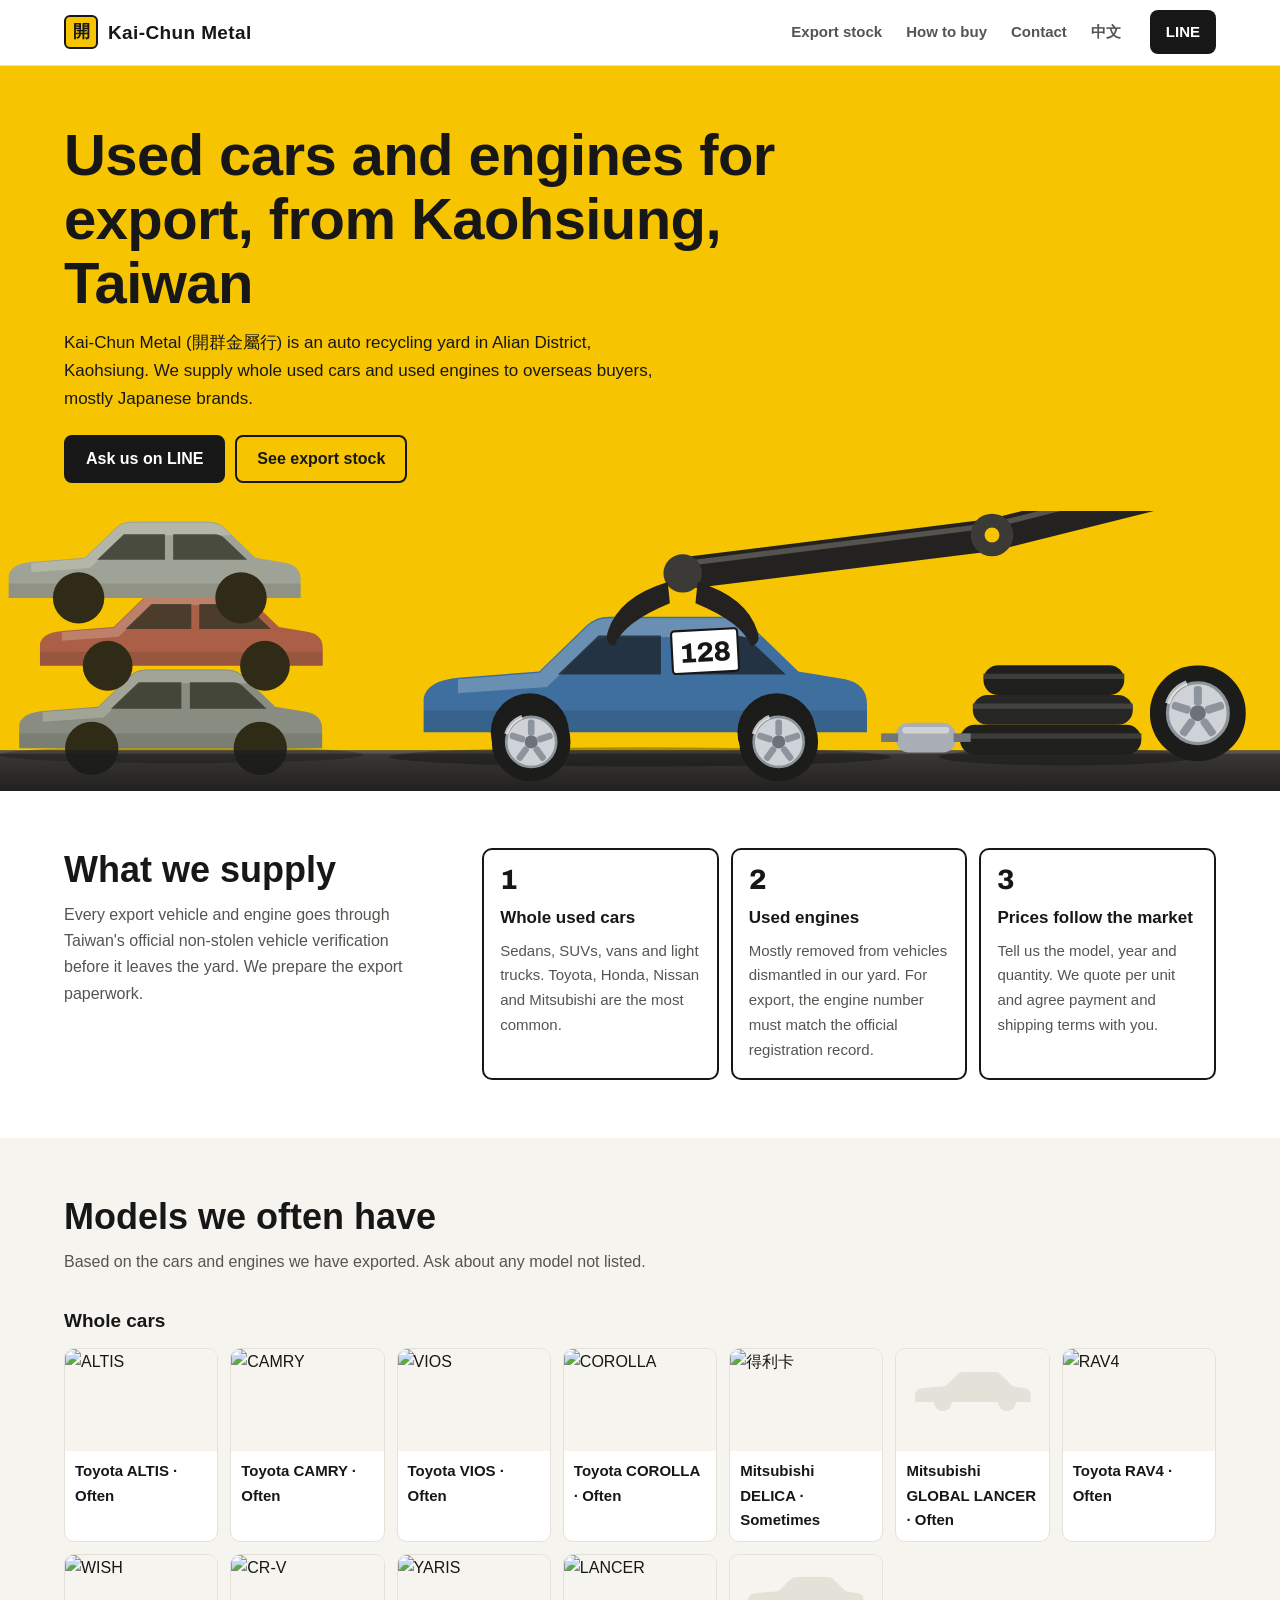
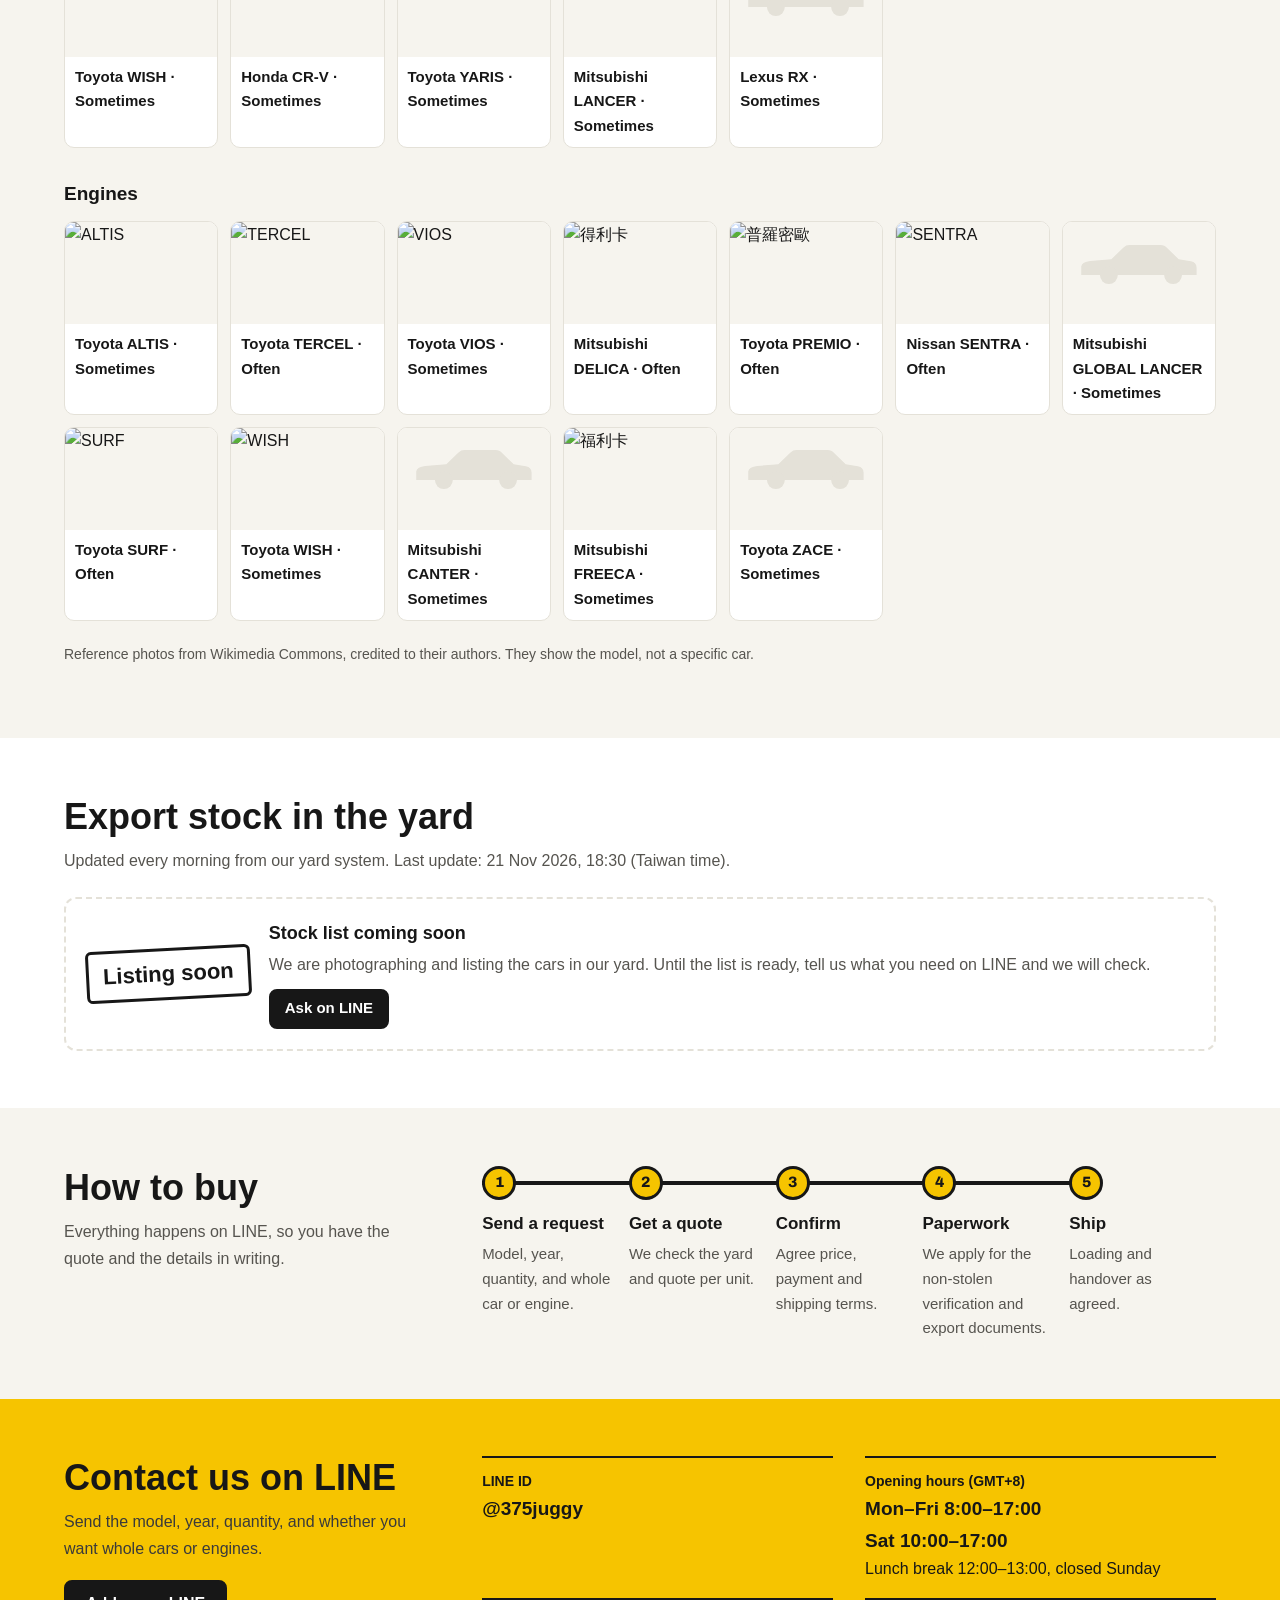
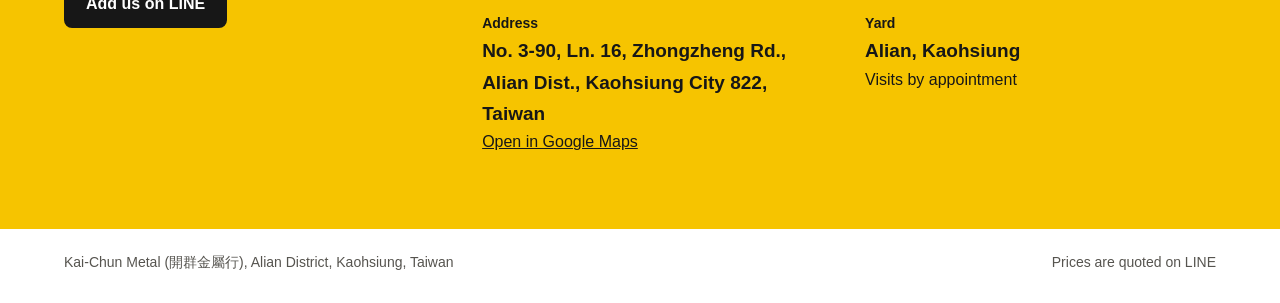
==== en/index.html @ 01008524 "改版成多頁網站：場內車源、常收車款、車場介紹、英文頁，每天從 Notion 自動更新 - scripts/fetch_notion.py：Notion API 讀資料，只留可公開欄位 - script" ====
<!DOCTYPE html>
<html lang="en">
<head>
<meta charset="utf-8">
<meta name="viewport" content="width=device-width, initial-scale=1">
<title>Kai-Chun Metal | Used cars and engines for export from Taiwan</title>
<meta name="description" content="Auto recycling yard in Kaohsiung, Taiwan supplying whole used cars and used engines for export. Toyota, Honda, Nissan, Mitsubishi. Contact on LINE @375juggy.">
<meta name="theme-color" content="#f6c400">
<link rel="canonical" href="https://t3ekaede-beep.github.io/kaichun-metal/en/"><link rel="alternate" hreflang="zh-Hant-TW" href="https://t3ekaede-beep.github.io/kaichun-metal/"><link rel="alternate" hreflang="en" href="https://t3ekaede-beep.github.io/kaichun-metal/en/">
<link rel="icon" href="../favicon.svg" type="image/svg+xml">
<link rel="icon" href="../favicon-32.png" sizes="32x32" type="image/png">
<link rel="apple-touch-icon" href="../apple-touch-icon.png">
<meta property="og:type" content="website">
<meta property="og:locale" content="en_US">
<meta property="og:site_name" content="開群金屬行">
<meta property="og:title" content="Kai-Chun Metal | Used cars and engines for export from Taiwan">
<meta property="og:description" content="Auto recycling yard in Kaohsiung, Taiwan supplying whole used cars and used engines for export. Toyota, Honda, Nissan, Mitsubishi. Contact on LINE @375juggy.">
<meta property="og:url" content="https://t3ekaede-beep.github.io/kaichun-metal/en/">
<meta property="og:image" content="https://t3ekaede-beep.github.io/kaichun-metal/og.png">
<meta property="og:image:width" content="1200">
<meta property="og:image:height" content="630">
<meta name="twitter:card" content="summary_large_image">
<link rel="preconnect" href="https://fonts.googleapis.com">
<link rel="preconnect" href="https://fonts.gstatic.com" crossorigin>
<link href="https://fonts.googleapis.com/css2?family=Archivo:wght@800&amp;display=swap" rel="stylesheet">
<link rel="stylesheet" href="../assets/site.css">

</head>
<body>
<a class="skip" href="#main">Skip to content</a>
<svg width="0" height="0" style="position:absolute" aria-hidden="true"><symbol id="sil" viewBox="0 0 300 110"><path fill="currentColor" d="M8 84V62q2-11 22-13l52-4 30-29q6-6 15-6h76q10 0 17 8l28 27 30 5q14 3 14 16v18z"/><circle cx="76" cy="84" r="22" fill="currentColor"/><circle cx="234" cy="84" r="22" fill="currentColor"/></symbol></svg>
<header class="hdr"><div class="bar">
<a class="brand" href="../index.html"><span class="plate" aria-hidden="true">開</span><b>Kai-Chun Metal</b></a>
<nav class="main" aria-label="Main"><a href="#stock">Export stock</a><a href="#how">How to buy</a><a href="#contact">Contact</a><a href="../">中文</a></nav>
<a class="cta" href="https://line.me/R/ti/p/@375juggy">LINE</a>
</div></header>
<main id="main">
<section class="band hero">
  <div class="wrap">
    <h1>Used cars and engines for export, from Kaohsiung, Taiwan</h1>
    <p>Kai-Chun Metal (開群金屬行) is an auto recycling yard in Alian District, Kaohsiung. We supply whole used cars and used engines to overseas buyers, mostly Japanese brands.</p>
    <div class="btns"><a class="btn dark" href="https://line.me/R/oaMessage/%40375juggy/?Hi%2C%20I%20am%20looking%20for%3A%20model%20/%20year%20/%20quantity%20/%20whole%20car%20or%20engine%3A">Ask us on LINE</a><a class="btn" href="#stock">See export stock</a></div>
  </div>
  <svg class="scene" viewBox="0 0 1200 300" preserveAspectRatio="xMidYMax slice" role="img" aria-label="車場示意圖：疊放的車殼、夾車機、輪胎和鋁圈">
    <defs>
      <symbol id="car" viewBox="0 0 300 110">
        <path fill="currentColor" d="M8 84V62q2-11 22-13l52-4 30-29q6-6 15-6h76q10 0 17 8l28 27 30 5q14 3 14 16v18z"/>
        <path fill="#000" opacity=".12" d="M8 70h284v14H8z"/>
        <path fill="#fff" opacity=".22" d="M30 50l52-4 30-29q6-6 15-6h76q10 0 17 8l4 4H128q-8 0-13 5l-28 27-57 4z"/>
        <path fill="#1d2329" opacity=".78" d="M120 22l-26 25h66V22zm48 0v25h72l-22-21q-4-4-10-4z"/>
        <circle cx="76" cy="84" r="25" fill="#1b1b1a"/><circle cx="234" cy="84" r="25" fill="#1b1b1a"/>
      </symbol>
      <symbol id="wh" viewBox="-30 -30 60 60">
        <circle r="30" fill="#1c1c1b"/><circle r="19" fill="#cfd3d7"/><circle r="19" fill="none" stroke="#8d949b" stroke-width="2"/>
        <g fill="#8d949b"><rect x="-2.5" y="-17" width="5" height="12" rx="2"/><rect x="-2.5" y="-17" width="5" height="12" rx="2" transform="rotate(72)"/><rect x="-2.5" y="-17" width="5" height="12" rx="2" transform="rotate(144)"/><rect x="-2.5" y="-17" width="5" height="12" rx="2" transform="rotate(216)"/><rect x="-2.5" y="-17" width="5" height="12" rx="2" transform="rotate(288)"/></g>
        <circle r="5" fill="#6b7279"/><path d="M-19 -6a20 20 0 0 1 12-13" stroke="#fff" stroke-width="3" fill="none" opacity=".7"/>
      </symbol>
      <linearGradient id="gnd" x1="0" y1="0" x2="0" y2="1"><stop offset="0" stop-color="#3a3935"/><stop offset="1" stop-color="#22211f"/></linearGradient>
    </defs>
    <rect x="0" y="262" width="1200" height="38" fill="url(#gnd)"/>
    <rect x="0" y="262" width="1200" height="3" fill="#57554f"/>
    <g opacity=".9">
      <ellipse cx="170" cy="266" rx="170" ry="8" fill="#000" opacity=".25"/>
      <use href="#car" x="10" y="176" width="300" height="110" style="color:#7d8790"/>
      <use href="#car" x="30" y="104" width="280" height="103" style="color:#a3554f"/>
      <use href="#car" x="0" y="38" width="290" height="106" style="color:#96a0a8"/>
    </g>
    <ellipse cx="600" cy="268" rx="235" ry="9" fill="#000" opacity=".3"/>
    <use href="#car" x="385" y="122" width="440" height="161" style="color:#3f6f9e"/>
    <use href="#wh" x="461" y="217" width="74" height="74"/>
    <use href="#wh" x="693" y="217" width="74" height="74"/>
    <g transform="rotate(-3 640 170)">
      <rect x="630" y="150" width="62" height="40" rx="3" fill="#fff" stroke="#171717" stroke-width="2"/>
      <text x="661" y="180" text-anchor="middle" font-family="Archivo,sans-serif" font-weight="800" font-size="26" fill="#171717">128</text>
    </g>
    <g id="arm">
      <path d="M1210 -10L930 60L640 96" stroke="#232220" stroke-width="30" fill="none" stroke-linecap="round" stroke-linejoin="round"/>
      <path d="M1210 -10L930 60L640 96" stroke="#55534d" stroke-width="5" fill="none" stroke-linecap="round" transform="translate(0 -9)"/>
      <circle cx="930" cy="60" r="20" fill="#3b3a36"/><circle cx="930" cy="60" r="7" fill="#f6c400"/>
      <circle cx="640" cy="96" r="18" fill="#3b3a36"/>
      <path d="M626 104q-46 14-56 46q-4 12 6 14q8-22 52-40z" fill="#232220"/>
      <path d="M654 104q46 14 56 46q4 12-6 14q-8-22-52-40z" fill="#232220"/>
    </g>
    <g>
      <ellipse cx="1000" cy="268" rx="120" ry="8" fill="#000" opacity=".3"/>
      <rect x="900" y="238" width="170" height="28" rx="14" fill="#1f1f1e"/><rect x="900" y="246" width="170" height="5" fill="#3d3c39"/>
      <rect x="912" y="210" width="150" height="28" rx="14" fill="#262625"/><rect x="912" y="218" width="150" height="5" fill="#44433f"/>
      <rect x="922" y="182" width="132" height="28" rx="14" fill="#1f1f1e"/><rect x="922" y="190" width="132" height="5" fill="#3d3c39"/>
      <use href="#wh" x="1078" y="182" width="90" height="90"/>
      <rect x="840" y="236" width="56" height="28" rx="12" fill="#a9afb4"/><rect x="826" y="246" width="16" height="8" fill="#6f767c"/><rect x="894" y="246" width="16" height="8" fill="#6f767c"/><rect x="846" y="240" width="44" height="6" rx="3" fill="#fff" opacity=".45"/>
    </g>
  </svg>
</section>

<section class="band"><div class="wrap sec">
  <div><h2>What we supply</h2><p class="lead">Every export vehicle and engine goes through Taiwan's official non-stolen vehicle verification before it leaves the yard. We prepare the export paperwork.</p></div>
  <div class="steps3">
    <div class="box"><i>1</i><b>Whole used cars</b><p>Sedans, SUVs, vans and light trucks. Toyota, Honda, Nissan and Mitsubishi are the most common.</p></div>
    <div class="box"><i>2</i><b>Used engines</b><p>Mostly removed from vehicles dismantled in our yard. For export, the engine number must match the official registration record.</p></div>
    <div class="box"><i>3</i><b>Prices follow the market</b><p>Tell us the model, year and quantity. We quote per unit and agree payment and shipping terms with you.</p></div>
  </div>
</div></section>

<section class="band alt"><div class="wrap">
  <div class="sec-head"><h2>Models we often have</h2><p class="lead">Based on the cars and engines we have exported. Ask about any model not listed.</p></div>
  <h3>Whole cars</h3>
  <div class="model-strip"><a class="mini" href="#contact"><div class="ph"><img src="https://commons.wikimedia.org/wiki/Special:FilePath/2008_Toyota_Corolla_Altis_1.8_G_%28front%29%2C_West_Surabaya.jpg?width=480" alt="ALTIS" loading="lazy" decoding="async" width="480" height="360" referrerpolicy="no-referrer"></div><b>Toyota ALTIS · Often</b></a><a class="mini" href="#contact"><div class="ph"><img src="https://commons.wikimedia.org/wiki/Special:FilePath/2007_Toyota_Camry_%28XV40%29_2.4_V_%28front%29%2C_West_Surabaya.jpg?width=480" alt="CAMRY" loading="lazy" decoding="async" width="480" height="360" referrerpolicy="no-referrer"></div><b>Toyota CAMRY · Often</b></a><a class="mini" href="#contact"><div class="ph"><img src="https://commons.wikimedia.org/wiki/Special:FilePath/Toyota_Vios_%28G%29_%28second_generation%29_%28front%29%2C_Serdang.jpg?width=480" alt="VIOS" loading="lazy" decoding="async" width="480" height="360" referrerpolicy="no-referrer"></div><b>Toyota VIOS · Often</b></a><a class="mini" href="#contact"><div class="ph"><img src="https://commons.wikimedia.org/wiki/Special:FilePath/Toyota_COROLLA_SE.Saloon_RIVIERE_%28GF-AE110%29_front.jpg?width=480" alt="COROLLA" loading="lazy" decoding="async" width="480" height="360" referrerpolicy="no-referrer"></div><b>Toyota COROLLA · Often</b></a><a class="mini" href="#contact"><div class="ph"><img src="https://commons.wikimedia.org/wiki/Special:FilePath/Mitsubishi_Delica_Truck_%28Taiwanese_facelift%29.jpg?width=480" alt="得利卡" loading="lazy" decoding="async" width="480" height="360" referrerpolicy="no-referrer"></div><b>Mitsubishi DELICA · Sometimes</b></a><a class="mini" href="#contact"><div class="ph"><svg class="sil" viewBox="0 0 300 110" aria-hidden="true"><use href="#sil"/></svg></div><b>Mitsubishi GLOBAL LANCER · Often</b></a><a class="mini" href="#contact"><div class="ph"><img src="https://commons.wikimedia.org/wiki/Special:FilePath/2011_Toyota_RAV4_Limited%2C_front_right%2C_05-27-2024.jpg?width=480" alt="RAV4" loading="lazy" decoding="async" width="480" height="360" referrerpolicy="no-referrer"></div><b>Toyota RAV4 · Often</b></a><a class="mini" href="#contact"><div class="ph"><img src="https://commons.wikimedia.org/wiki/Special:FilePath/Toyota_Wish_10_Taiwan_03_%28cropped%29.JPG?width=480" alt="WISH" loading="lazy" decoding="async" width="480" height="360" referrerpolicy="no-referrer"></div><b>Toyota WISH · Sometimes</b></a><a class="mini" href="#contact"><div class="ph"><img src="https://commons.wikimedia.org/wiki/Special:FilePath/Honda_CR-V_%28third_generation%29_%28front%29%2C_Serdang.jpg?width=480" alt="CR-V" loading="lazy" decoding="async" width="480" height="360" referrerpolicy="no-referrer"></div><b>Honda CR-V · Sometimes</b></a><a class="mini" href="#contact"><div class="ph"><img src="https://commons.wikimedia.org/wiki/Special:FilePath/Toyota_Yaris_II_front.jpg?width=480" alt="YARIS" loading="lazy" decoding="async" width="480" height="360" referrerpolicy="no-referrer"></div><b>Toyota YARIS · Sometimes</b></a><a class="mini" href="#contact"><div class="ph"><img src="https://commons.wikimedia.org/wiki/Special:FilePath/1992_Mitsubishi_Lancer_GL_%28front%29.jpg?width=480" alt="LANCER" loading="lazy" decoding="async" width="480" height="360" referrerpolicy="no-referrer"></div><b>Mitsubishi LANCER · Sometimes</b></a><a class="mini" href="#contact"><div class="ph"><svg class="sil" viewBox="0 0 300 110" aria-hidden="true"><use href="#sil"/></svg></div><b>Lexus RX · Sometimes</b></a></div>
  <h3>Engines</h3>
  <div class="model-strip"><a class="mini" href="#contact"><div class="ph"><img src="https://commons.wikimedia.org/wiki/Special:FilePath/2008_Toyota_Corolla_Altis_1.8_G_%28front%29%2C_West_Surabaya.jpg?width=480" alt="ALTIS" loading="lazy" decoding="async" width="480" height="360" referrerpolicy="no-referrer"></div><b>Toyota ALTIS · Sometimes</b></a><a class="mini" href="#contact"><div class="ph"><img src="https://commons.wikimedia.org/wiki/Special:FilePath/98-99_Toyota_Tercel_sedan_08-01-2019_Front.jpg?width=480" alt="TERCEL" loading="lazy" decoding="async" width="480" height="360" referrerpolicy="no-referrer"></div><b>Toyota TERCEL · Often</b></a><a class="mini" href="#contact"><div class="ph"><img src="https://commons.wikimedia.org/wiki/Special:FilePath/Toyota_Vios_%28G%29_%28second_generation%29_%28front%29%2C_Serdang.jpg?width=480" alt="VIOS" loading="lazy" decoding="async" width="480" height="360" referrerpolicy="no-referrer"></div><b>Toyota VIOS · Sometimes</b></a><a class="mini" href="#contact"><div class="ph"><img src="https://commons.wikimedia.org/wiki/Special:FilePath/Mitsubishi_Delica_Truck_%28Taiwanese_facelift%29.jpg?width=480" alt="得利卡" loading="lazy" decoding="async" width="480" height="360" referrerpolicy="no-referrer"></div><b>Mitsubishi DELICA · Often</b></a><a class="mini" href="#contact"><div class="ph"><img src="https://commons.wikimedia.org/wiki/Special:FilePath/Toyota_premio_zzt240_x_1_f.jpg?width=480" alt="普羅密歐" loading="lazy" decoding="async" width="480" height="360" referrerpolicy="no-referrer"></div><b>Toyota PREMIO · Often</b></a><a class="mini" href="#contact"><div class="ph"><img src="https://commons.wikimedia.org/wiki/Special:FilePath/Nissan_Sentra_%28N16%29_%28first_generation%2C_second_facelift%29_%28front%29%2C_Serdang.jpg?width=480" alt="SENTRA" loading="lazy" decoding="async" width="480" height="360" referrerpolicy="no-referrer"></div><b>Nissan SENTRA · Often</b></a><a class="mini" href="#contact"><div class="ph"><svg class="sil" viewBox="0 0 300 110" aria-hidden="true"><use href="#sil"/></svg></div><b>Mitsubishi GLOBAL LANCER · Sometimes</b></a><a class="mini" href="#contact"><div class="ph"><img src="https://commons.wikimedia.org/wiki/Special:FilePath/Toyota_Hilux_Surf_N180_%28facelift%29.jpg?width=480" alt="SURF" loading="lazy" decoding="async" width="480" height="360" referrerpolicy="no-referrer"></div><b>Toyota SURF · Often</b></a><a class="mini" href="#contact"><div class="ph"><img src="https://commons.wikimedia.org/wiki/Special:FilePath/Toyota_Wish_10_Taiwan_03_%28cropped%29.JPG?width=480" alt="WISH" loading="lazy" decoding="async" width="480" height="360" referrerpolicy="no-referrer"></div><b>Toyota WISH · Sometimes</b></a><a class="mini" href="#contact"><div class="ph"><svg class="sil" viewBox="0 0 300 110" aria-hidden="true"><use href="#sil"/></svg></div><b>Mitsubishi CANTER · Sometimes</b></a><a class="mini" href="#contact"><div class="ph"><img src="https://commons.wikimedia.org/wiki/Special:FilePath/Mitsubishi_Freeca_second_facelift.jpg?width=480" alt="福利卡" loading="lazy" decoding="async" width="480" height="360" referrerpolicy="no-referrer"></div><b>Mitsubishi FREECA · Sometimes</b></a><a class="mini" href="#contact"><div class="ph"><svg class="sil" viewBox="0 0 300 110" aria-hidden="true"><use href="#sil"/></svg></div><b>Toyota ZACE · Sometimes</b></a></div>
  <p class="credit">Reference photos from Wikimedia Commons, credited to their authors. They show the model, not a specific car.</p>
</div></section>

<section class="band" id="stock"><div class="wrap">
  <div class="sec-head"><h2>Export stock in the yard</h2><p class="lead">Updated every morning from our yard system. Last update: 21 Nov 2026, 18:30 (Taiwan time).</p></div>
  <div class="empty"><div class="big">Listing soon</div><div><b>Stock list coming soon</b><p>We are photographing and listing the cars in our yard. Until the list is ready, tell us what you need on LINE and we will check.</p><div class="btns"><a class="btn sm dark" href="https://line.me/R/oaMessage/%40375juggy/?Hi%2C%20I%20am%20looking%20for%3A%20model%20/%20year%20/%20quantity%20/%20whole%20car%20or%20engine%3A">Ask on LINE</a></div></div></div>
</div></section>

<section class="band alt" id="how"><div class="wrap sec">
  <div><h2>How to buy</h2><p class="lead">Everything happens on LINE, so you have the quote and the details in writing.</p></div>
  <ol class="route">
    <li><i>1</i><b>Send a request</b><span>Model, year, quantity, and whole car or engine.</span></li>
    <li><i>2</i><b>Get a quote</b><span>We check the yard and quote per unit.</span></li>
    <li><i>3</i><b>Confirm</b><span>Agree price, payment and shipping terms.</span></li>
    <li><i>4</i><b>Paperwork</b><span>We apply for the non-stolen verification and export documents.</span></li>
    <li><i>5</i><b>Ship</b><span>Loading and handover as agreed.</span></li>
  </ol>
</div></section>

<section class="band contact" id="contact"><div class="wrap sec">
  <div>
    <h2>Contact us on LINE</h2>
    <p class="lead">Send the model, year, quantity, and whether you want whole cars or engines.</p>
    <div class="btns" style="margin-top:18px"><a class="btn dark" href="https://line.me/R/ti/p/@375juggy">Add us on LINE</a></div>
  </div>
  <div class="cgrid">
    <div><small>LINE ID</small><span>@375juggy</span></div>
    <div><small>Opening hours (GMT+8)</small><span class="nw">Mon–Fri 8:00–17:00</span><br><span class="nw">Sat 10:00–17:00</span><br>Lunch break 12:00–13:00, closed Sunday</div>
    <div><small>Address</small><span>No. 3-90, Ln. 16, Zhongzheng Rd., Alian Dist., Kaohsiung City 822, Taiwan</span><br><a href="https://www.google.com/maps/search/?api=1&amp;query=%E9%96%8B%E7%BE%A4%E9%87%91%E5%B1%AC%E8%A1%8C&amp;query_place_id=ChIJ3XGffF9tbjQRUe3NIeFh1gE">Open in Google Maps</a></div>
    <div><small>Yard</small><span>Alian, Kaohsiung</span><br>Visits by appointment</div>
  </div>
</div></section>
</main>
<footer class="ft"><div class="wrap"><span>Kai-Chun Metal (開群金屬行), Alian District, Kaohsiung, Taiwan</span><span>Prices are quoted on LINE</span></div></footer>
<script src="../assets/site.js" defer></script>
</body>
</html>
---- assets/site.css ----
/* VOICE    everyday business site for repair shops, parts traders, car owners and export buyers: plain, short, firm
   IDEA     the yard's own signboard: safety-yellow board, black lettering, and the marker-written number card on a windshield
   PICTURE  yard scene strip on the home page; model photos as cards; numbered stations for the process
   COLOUR   safety yellow bands, white ground, near-black ink, warning red only for limits; night keeps the yellow board
   TYPE     system CJK sans (no web font, fast in LINE), Archivo 800 for numbers and the plate
   LAYOUT   sticky header with one-line nav; yellow page head; sections as heading column + content; cards in auto-fit grids; phone stacks */

:root{--bg:#fff;--ink:#171717;--mut:#56544f;--line:#e4e1d8;--panel:#f6f4ee;--card:#fff;--red:#c42318;--ok:#1d6b3a;--yel:#f6c400;--yk:#171717;--shadow:0 1px 0 rgba(0,0,0,.04);color-scheme:light}
@media (prefers-color-scheme:dark){:root{--bg:#141413;--ink:#f0efea;--mut:#b9b7ae;--line:#2e2d2a;--panel:#1e1d1b;--card:#1a1918;--red:#ff7466;--ok:#6fd08f;color-scheme:dark}}
*{box-sizing:border-box;min-width:0}
html{scroll-padding-top:120px;-webkit-text-size-adjust:100%}
body{margin:0;background:var(--bg);color:var(--ink);font:16px/1.65 -apple-system,BlinkMacSystemFont,"PingFang TC","Noto Sans TC","Noto Sans CJK TC","Microsoft JhengHei",sans-serif;overflow-x:clip}
a{color:inherit}
img{max-width:100%;display:block}
.num{font-family:Archivo,-apple-system,sans-serif;font-weight:800}
.ib{display:inline-block}
.nw{white-space:nowrap}
.wrap{max-width:1240px;margin:0 auto}
.band{padding:clamp(32px,4.5vw,64px) max(5vw,16px)}
.band.alt{background:var(--panel)}
.skip{position:absolute;left:-999px;top:0}
.skip:focus{left:8px;top:8px;z-index:20;background:var(--yel);color:var(--yk);padding:8px 12px;border-radius:6px}

/* header */
header.hdr{position:sticky;top:0;z-index:10;background:var(--bg);border-bottom:1px solid var(--line)}
.bar{display:flex;align-items:center;gap:18px;padding:10px max(5vw,16px);max-width:1340px;margin:0 auto}
.brand{display:flex;align-items:center;gap:10px;text-decoration:none;flex:none}
.brand b{font-size:19px;font-weight:900;letter-spacing:.02em}
.plate{width:34px;height:34px;border-radius:6px;background:var(--yel);color:var(--yk);display:grid;place-items:center;font-weight:900;font-size:17px;border:2px solid var(--yk)}
nav.main{display:flex;gap:2px;overflow-x:auto;scrollbar-width:none;margin-left:auto}
nav.main::-webkit-scrollbar{display:none}
nav.main a{flex:none;text-decoration:none;font-size:15px;font-weight:600;padding:10px 11px;border-radius:6px;min-height:44px;display:flex;align-items:center;color:var(--mut)}
nav.main a:hover{background:var(--panel);color:var(--ink)}
nav.main a[aria-current=page]{color:var(--ink);box-shadow:inset 0 -3px 0 var(--yel)}
.cta{flex:none;display:inline-flex;align-items:center;min-height:44px;padding:0 16px;border-radius:8px;background:var(--yk);color:#fff;font-weight:700;font-size:15px;text-decoration:none}
@media (prefers-color-scheme:dark){.cta{background:var(--yel);color:var(--yk)}}
a:focus-visible,button:focus-visible,input:focus-visible,select:focus-visible{outline:3px solid var(--red);outline-offset:2px}

/* buttons */
.btns{display:flex;flex-wrap:wrap;gap:10px}
.btn{display:inline-flex;align-items:center;justify-content:center;min-height:48px;padding:0 20px;border-radius:8px;font-weight:700;text-decoration:none;font-size:16px;border:2px solid var(--yk);color:var(--yk);background:transparent}
.btn.dark{background:var(--yk);color:#fff}
.btn.sm{min-height:40px;padding:0 14px;font-size:15px;border-width:2px}

/* hero (home) */
.hero{background:var(--yel);color:var(--yk);padding-bottom:0}
.hero h1{font-size:clamp(34px,5.4vw,58px);line-height:1.1;font-weight:900;letter-spacing:-.01em;margin:0 0 14px;max-width:14em}
.hero p{font-size:17px;max-width:36em;margin:0 0 22px}
.scene{display:block;width:calc(100% + 2*max(5vw,16px));margin-left:calc(-1*max(5vw,16px));height:clamp(170px,22vw,280px);margin-top:28px}
#arm{animation:sway 5s ease-in-out infinite;transform-origin:1180px 0}
@keyframes sway{0%,100%{transform:rotate(0)}50%{transform:rotate(-1.6deg)}}
@media (prefers-reduced-motion:reduce){#arm{animation:none}}

/* page head (inner pages) */
.page-head{background:var(--yel);color:var(--yk);padding:clamp(28px,4vw,52px) max(5vw,16px) clamp(22px,3vw,36px)}
.page-head h1{font-size:clamp(32px,4.6vw,50px);line-height:1.1;font-weight:900;margin:0 0 10px}
.page-head p{margin:0;max-width:40em;font-size:17px}
.page-head .upd{margin-top:10px;font-size:14px;font-weight:600}
.tabs{display:flex;flex-wrap:wrap;gap:8px;margin-top:18px}
.tabs a{display:inline-flex;align-items:center;gap:8px;min-height:44px;padding:0 14px;border:2px solid var(--yk);border-radius:8px;text-decoration:none;font-weight:700;color:var(--yk)}
.tabs a b{font-family:Archivo,sans-serif;font-weight:800}

/* facts strip */
.facts{display:grid;grid-template-columns:repeat(3,minmax(0,1fr));border-bottom:1px solid var(--line);padding:0 max(5vw,16px)}
.fact{padding:22px 24px;text-decoration:none;border-right:1px solid var(--line);display:flex;gap:14px;align-items:baseline}
.fact:first-child{padding-left:0}
.fact:last-child{border-right:0}
.fact strong{font-size:clamp(28px,3.4vw,40px);line-height:1;font-weight:900;white-space:nowrap;flex:none}
.fact span{font-size:15px;color:var(--mut)}

/* section heads */
.sec{display:grid;grid-template-columns:minmax(0,4fr) minmax(0,8fr);gap:clamp(24px,4vw,64px)}
.sec-head{margin-bottom:22px}
.sec-head.row{display:flex;justify-content:space-between;align-items:end;gap:16px;flex-wrap:wrap}
h2{font-size:clamp(26px,3.2vw,36px);line-height:1.2;font-weight:900;margin:0 0 10px}
h3{font-size:19px;font-weight:700;margin:30px 0 12px}
h3:first-child{margin-top:0}
.lead{color:var(--mut);margin:0;font-size:16px;max-width:42em}
.more{font-weight:700;text-decoration:none;border-bottom:2px solid var(--yel);padding-bottom:2px;white-space:nowrap}
.note{font-size:15px;color:var(--mut);margin:10px 0 0}

/* service cards */
.svc{display:grid;grid-template-columns:repeat(4,minmax(0,1fr));gap:14px}
.svc-card{display:flex;flex-direction:column;gap:8px;padding:18px;border:2px solid var(--ink);border-radius:12px;text-decoration:none;background:var(--card)}
.svc-card:hover{background:var(--panel)}
.svc-card svg{width:44px;height:44px;flex:none}
.svc-card b{font-size:18px}
.svc-card span{font-size:15px;color:var(--mut);flex:1}
.svc-card em{font-style:normal;font-weight:700;font-size:15px}

/* cards grid */
.cards{display:grid;grid-template-columns:repeat(auto-fill,minmax(220px,1fr));gap:14px}
.card{display:flex;flex-direction:column;background:var(--card);border:1px solid var(--line);border-radius:12px;overflow:hidden}
.ph{position:relative;aspect-ratio:4/3;background:var(--panel);overflow:hidden}
.ph img{width:100%;height:100%;object-fit:cover}
.ph .sil{position:absolute;inset:18% 10%;color:var(--line)}
.ph .tag{position:absolute;left:10px;top:10px;background:#fff;color:#171717;border:2px solid #171717;border-radius:4px;padding:1px 8px;font:800 16px/1.3 Archivo,sans-serif;transform:rotate(-3deg)}
.ph .tier{position:absolute;right:10px;top:10px;background:var(--yel);color:var(--yk);border-radius:999px;padding:2px 10px;font-size:13px;font-weight:700}
.cb{padding:12px 14px 14px;display:flex;flex-direction:column;gap:4px;flex:1}
.cb h3{margin:0;font-size:18px;line-height:1.3}
.cb h3 small{font-size:14px;font-weight:600;color:var(--mut);margin-left:6px}
.meta{font-size:14px;color:var(--mut)}
.cb .btn{margin-top:auto;align-self:flex-start}
.cb .acts{margin-top:auto;padding-top:8px;display:flex;align-items:center;justify-content:space-between;gap:8px;flex-wrap:wrap}
.credit-link{font-size:13px;color:var(--mut)}
.credit{font-size:14px;color:var(--mut);margin-top:22px}

/* chips and filters */
.filters{display:grid;gap:12px;margin-bottom:16px}
.filters input{font:inherit;font-size:16px;min-height:48px;padding:0 14px;border:2px solid var(--ink);border-radius:8px;background:var(--bg);color:var(--ink);max-width:420px;width:100%}
.chips{display:flex;flex-wrap:wrap;gap:8px}
.chip{font:inherit;font-size:15px;font-weight:600;min-height:40px;padding:0 14px;border-radius:999px;border:1px solid var(--line);background:var(--bg);color:var(--ink);cursor:pointer}
.chip[aria-pressed=true]{background:var(--ink);color:var(--bg);border-color:var(--ink)}
.count{font-size:14px;color:var(--mut);margin:0 0 12px}
.model-strip{display:grid;grid-template-columns:repeat(auto-fill,minmax(150px,1fr));gap:12px}
.mini{display:block;text-decoration:none;border:1px solid var(--line);border-radius:10px;overflow:hidden;background:var(--card)}
.mini .ph{aspect-ratio:3/2}
.mini b{display:block;padding:8px 10px;font-size:15px}

/* empty state */
.empty{display:grid;grid-template-columns:auto minmax(0,1fr);gap:18px;align-items:center;padding:20px;border:2px dashed var(--line);border-radius:12px;background:var(--card)}
.empty .big{justify-self:start;font-weight:900;font-size:22px;line-height:1.2;background:#fff;color:#171717;border:3px solid #171717;border-radius:6px;padding:10px 14px;transform:rotate(-3deg);white-space:nowrap}
.empty p{margin:0 0 10px;color:var(--mut)}
.empty b{display:block;font-size:18px;margin-bottom:4px}

/* guide content */
.route{list-style:none;margin:0;padding:0;display:grid;grid-template-columns:repeat(5,minmax(0,1fr))}
.route.six{grid-template-columns:repeat(6,minmax(0,1fr))}
.route li{position:relative;padding:44px 12px 0 0}
.route li::before{content:"";position:absolute;top:15px;left:0;right:0;height:4px;background:var(--ink)}
.route li:last-child::before{right:auto;width:16px}
.route li i{position:absolute;top:0;left:0;width:34px;height:34px;border-radius:50%;background:var(--yel);color:var(--yk);border:3px solid var(--ink);display:grid;place-items:center;font:800 15px/1 Archivo,sans-serif;font-style:normal}
.route b{display:block;font-size:17px;margin-bottom:4px}
.route span{font-size:15px;color:var(--mut);display:block}
.copybox{border:2px solid var(--ink);border-radius:10px;overflow:hidden}
.copyhead{display:flex;justify-content:space-between;align-items:center;gap:12px;padding:10px 14px;background:var(--panel);border-bottom:1px solid var(--line);flex-wrap:wrap}
.copyhead b{font-size:16px}
.copyhead button{font:inherit;font-weight:700;font-size:15px;min-height:44px;padding:0 18px;border-radius:8px;border:0;background:var(--yel);color:var(--yk);cursor:pointer}
pre{margin:0;padding:16px;font-family:inherit;font-size:16px;line-height:1.8;white-space:pre-wrap;overflow-x:auto}
#copyMsg{font-size:14px;color:var(--ok);font-weight:700}
.tbl{overflow-x:auto}
table{width:100%;border-collapse:collapse;font-size:15px}
th{text-align:left;font-weight:700;border-bottom:2px solid var(--ink);padding:10px 12px 10px 0;font-size:14px}
td{border-bottom:1px solid var(--line);padding:12px 12px 12px 0;vertical-align:top}
td:first-child{font-weight:700;width:30%}
.seven{display:flex;align-items:center;gap:18px;margin-bottom:8px}
.seven strong{font:800 clamp(88px,11vw,132px)/.85 Archivo,sans-serif}
.seven span{font-size:clamp(22px,2.6vw,28px);font-weight:900;line-height:1.3}
.checks{list-style:none;margin:0;padding:0;display:grid;gap:10px}
.checks li{position:relative;padding:12px 14px 12px 46px;background:var(--panel);border-radius:8px}
.checks li::before{content:"";position:absolute;left:14px;top:15px;width:20px;height:20px;border-radius:50%;background:var(--ok)}
.checks li::after{content:"";position:absolute;left:21px;top:19px;width:5px;height:9px;border:solid #fff;border-width:0 2.5px 2.5px 0;transform:rotate(45deg)}
.checks.no li::before{background:var(--red)}
.checks.no li::after{left:19px;top:24px;width:10px;height:0;border-width:0 0 2.5px 0;transform:none}
.flow{display:flex;flex-wrap:wrap;gap:8px;align-items:center;margin:0;padding:0;list-style:none}
.flow li{background:var(--panel);border-radius:8px;padding:10px 14px;font-size:15px}
.flow li+li::before{content:"→";margin-right:8px;color:var(--mut)}
.law{margin-top:24px;border-left:4px solid var(--ink);padding:4px 0 4px 16px;font-size:15px}
.law b{display:block;margin-bottom:4px;font-size:16px}
.steps3{display:grid;grid-template-columns:repeat(3,minmax(0,1fr));gap:12px}
.box{border:2px solid var(--ink);border-radius:10px;padding:16px;background:var(--card)}
.box i{font:800 28px/1 Archivo,sans-serif;font-style:normal;display:block;margin-bottom:10px}
.box b{display:block;font-size:17px;margin-bottom:6px}
.box p{margin:0;font-size:15px;color:var(--mut)}
.plain{margin:0;padding-left:1.2em}
.plain li{margin-bottom:6px}
.faq{display:grid;grid-template-columns:repeat(2,minmax(0,1fr));gap:12px 32px}
.faq div{border-top:2px solid var(--ink);padding-top:12px}
.faq b{display:block;font-size:17px;margin-bottom:6px}
.faq p{margin:0;font-size:15px;color:var(--mut)}
.rules{display:grid;grid-template-columns:repeat(2,minmax(0,1fr));gap:12px}

/* contact band + footer */
.contact{background:var(--yel);color:var(--yk)}
.contact h2{color:var(--yk)}
.contact .lead{color:#3a3a3a}
.cgrid{display:grid;grid-template-columns:repeat(2,minmax(0,1fr));gap:0 32px}
.cgrid div{border-top:2px solid var(--yk);padding:12px 0 16px}
.cgrid small{display:block;font-size:14px;font-weight:700}
.cgrid span{font-size:19px;font-weight:700}
.contact .btn{border-color:var(--yk)}
.plain-grid div{border-top-color:var(--ink)}
footer.ft{padding:22px max(5vw,16px) 28px;font-size:14px;color:var(--mut)}
footer.ft .wrap{display:flex;flex-wrap:wrap;gap:8px 24px;justify-content:space-between}
footer.ft nav{display:flex;flex-wrap:wrap;gap:4px 16px}
footer.ft a{text-decoration:none}
footer.ft a:hover{text-decoration:underline}

@media (max-width:980px){.svc{grid-template-columns:repeat(2,minmax(0,1fr))}.route.six{grid-template-columns:repeat(3,minmax(0,1fr));row-gap:24px}}
@media (max-width:900px){.sec{grid-template-columns:minmax(0,1fr)}}
@media (max-width:760px){
 .bar{flex-wrap:wrap;gap:6px 10px}
 .brand{margin-right:auto}
 nav.main{order:3;width:100%;margin:0 -6px}
 .facts{grid-template-columns:minmax(0,1fr)}
 .fact{border-right:0;border-bottom:1px solid var(--line);padding-left:0;padding-right:0}
 .fact:last-child{border-bottom:0}
 .steps3,.faq,.cgrid,.rules{grid-template-columns:minmax(0,1fr)}
 .route,.route.six{grid-template-columns:minmax(0,1fr);gap:0}
 .route li{padding:4px 0 22px 52px}
 .route li::before{top:0;bottom:0;left:15px;right:auto;width:4px;height:auto}
 .route li:last-child::before{display:none}
 .empty{grid-template-columns:minmax(0,1fr)}
}
@media (max-width:600px){.svc{grid-template-columns:minmax(0,1fr)}.cards{grid-template-columns:repeat(auto-fill,minmax(160px,1fr));gap:10px}.cb h3{font-size:16px}table{font-size:14px}.stack thead{display:none}.stack tr{display:grid;padding-block:10px;border-bottom:1px solid var(--line)}.stack td{border:0;padding:2px 0;width:auto}.stack td:first-child{font-size:16px}}
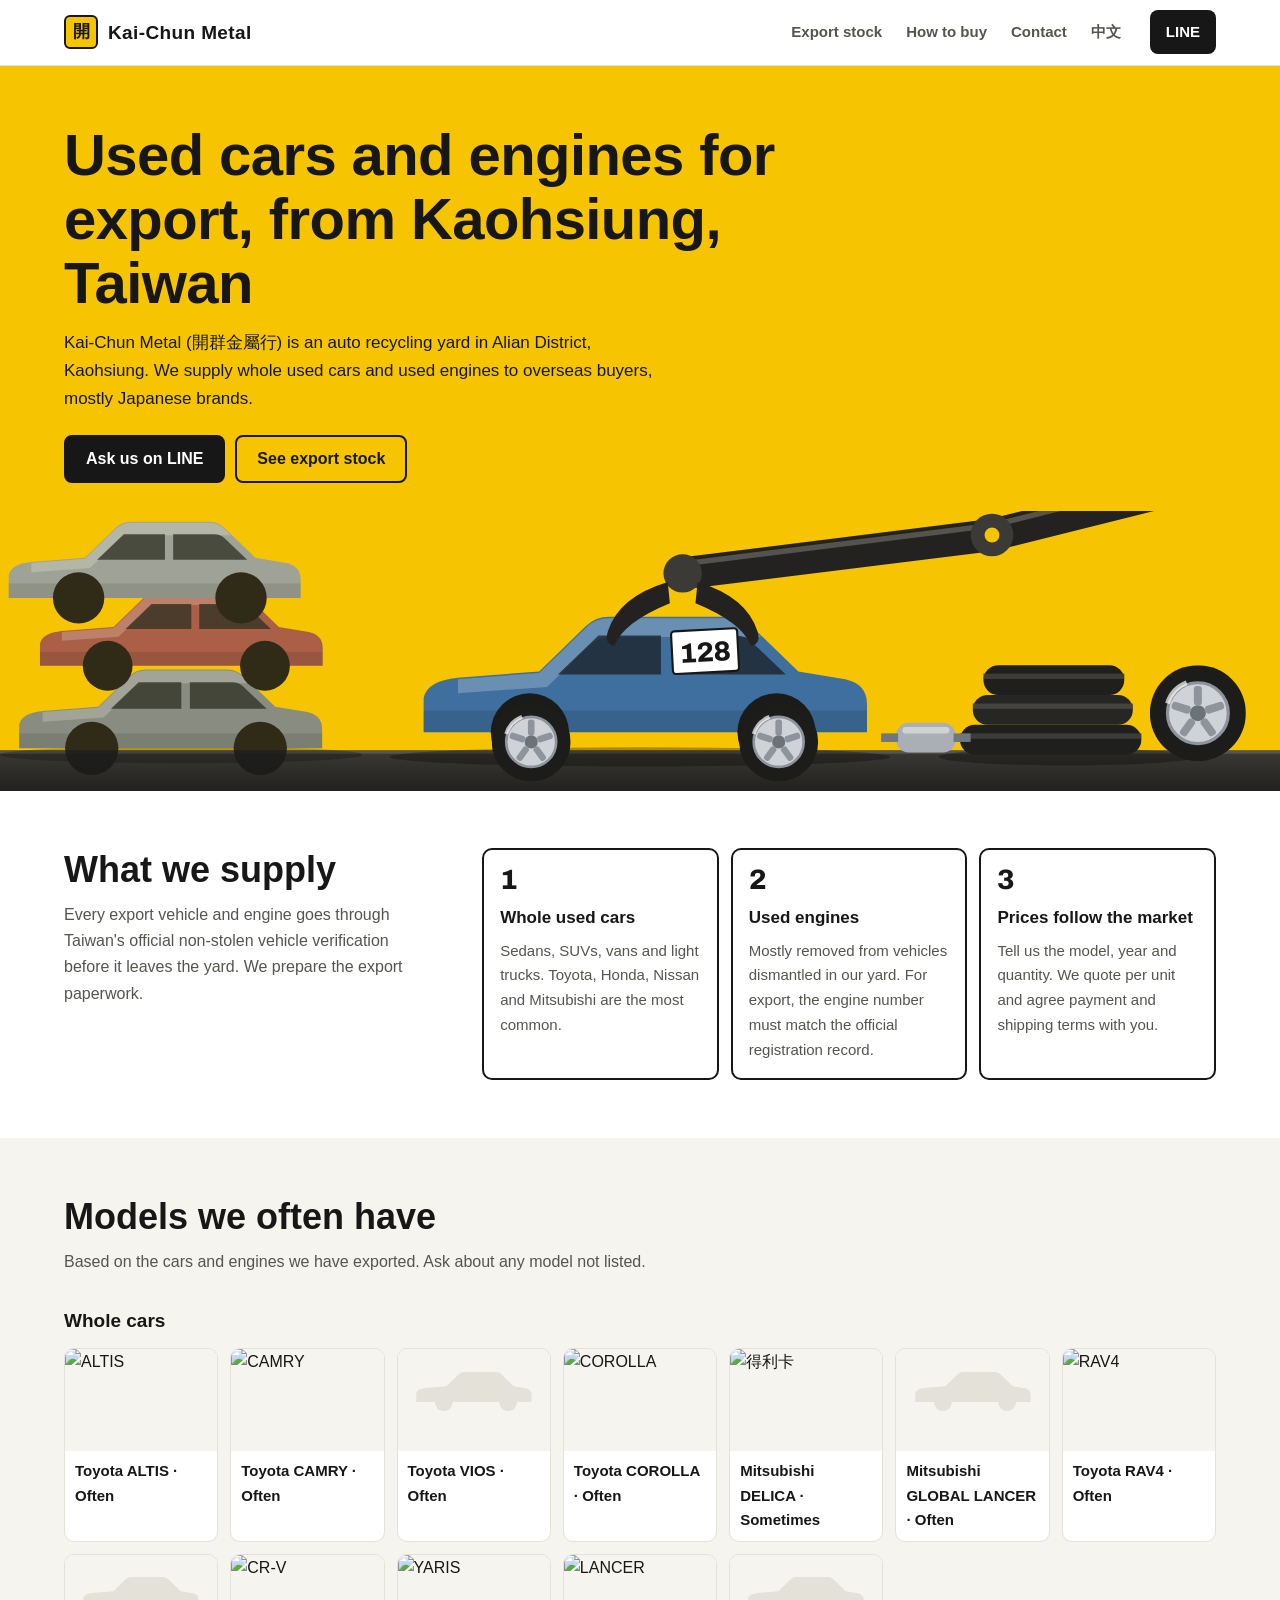
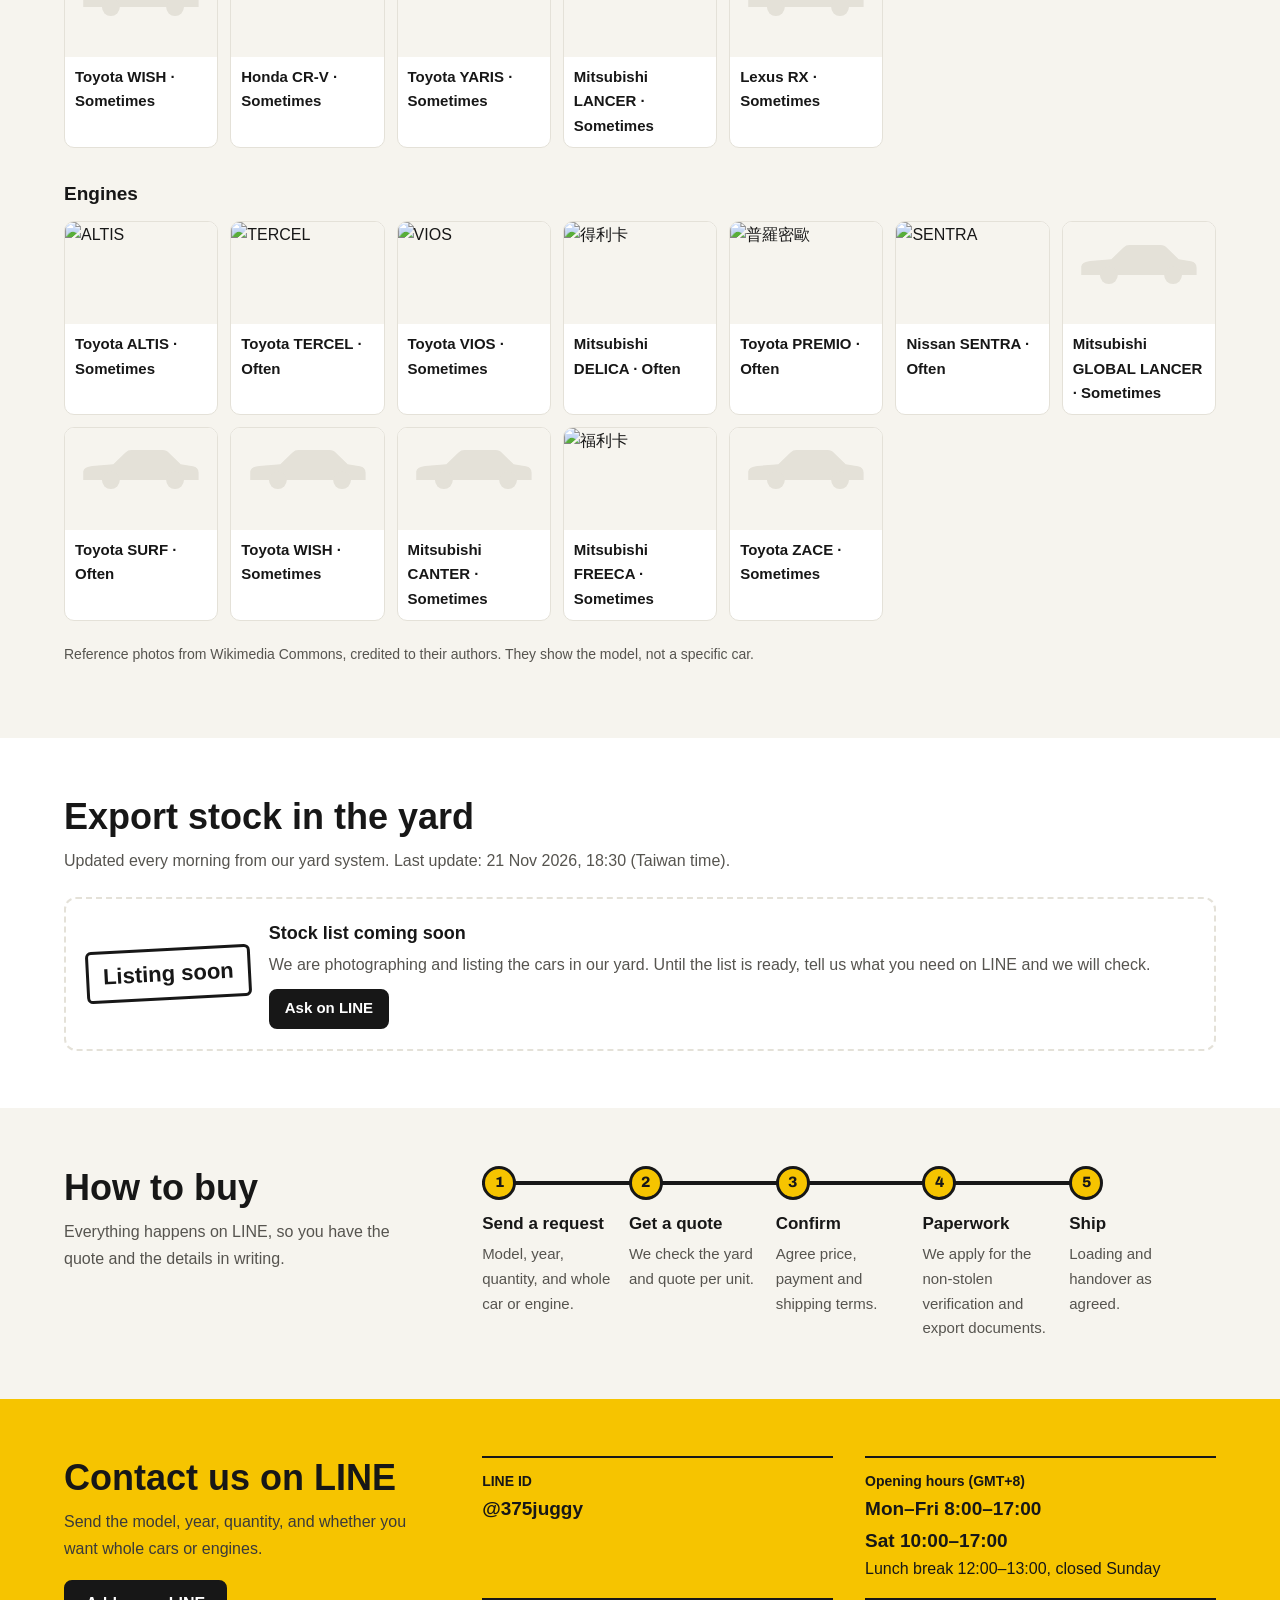
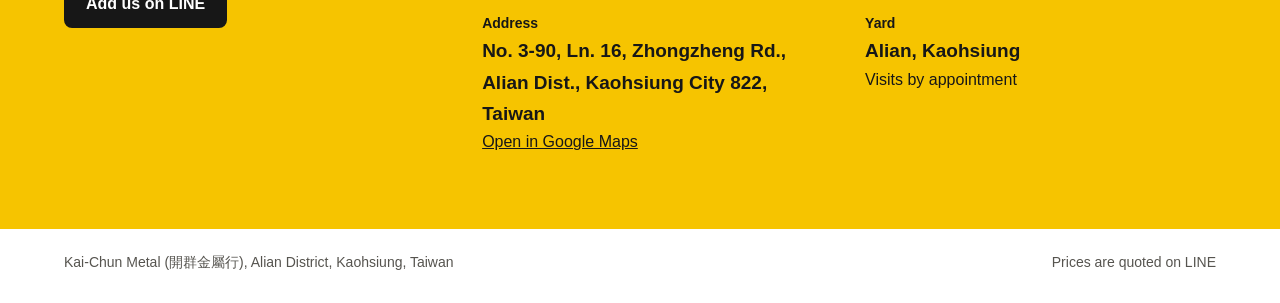
==== commit 7b0b60be: "車款照片失敗自動重試一次，改用維基標準縮圖尺寸 Co-Authored-By: Claude Opus 5.5 <noreply@anthropic.com> Claude-Session: http" ====
--- a/en/index.html
+++ b/en/index.html
@@ -104,9 +104,9 @@
 <section class="band alt"><div class="wrap">
   <div class="sec-head"><h2>Models we often have</h2><p class="lead">Based on the cars and engines we have exported. Ask about any model not listed.</p></div>
   <h3>Whole cars</h3>
-  <div class="model-strip"><a class="mini" href="#contact"><div class="ph"><img src="https://commons.wikimedia.org/wiki/Special:FilePath/2008_Toyota_Corolla_Altis_1.8_G_%28front%29%2C_West_Surabaya.jpg?width=480" alt="ALTIS" loading="lazy" decoding="async" width="480" height="360" referrerpolicy="no-referrer"></div><b>Toyota ALTIS · Often</b></a><a class="mini" href="#contact"><div class="ph"><img src="https://commons.wikimedia.org/wiki/Special:FilePath/2007_Toyota_Camry_%28XV40%29_2.4_V_%28front%29%2C_West_Surabaya.jpg?width=480" alt="CAMRY" loading="lazy" decoding="async" width="480" height="360" referrerpolicy="no-referrer"></div><b>Toyota CAMRY · Often</b></a><a class="mini" href="#contact"><div class="ph"><img src="https://commons.wikimedia.org/wiki/Special:FilePath/Toyota_Vios_%28G%29_%28second_generation%29_%28front%29%2C_Serdang.jpg?width=480" alt="VIOS" loading="lazy" decoding="async" width="480" height="360" referrerpolicy="no-referrer"></div><b>Toyota VIOS · Often</b></a><a class="mini" href="#contact"><div class="ph"><img src="https://commons.wikimedia.org/wiki/Special:FilePath/Toyota_COROLLA_SE.Saloon_RIVIERE_%28GF-AE110%29_front.jpg?width=480" alt="COROLLA" loading="lazy" decoding="async" width="480" height="360" referrerpolicy="no-referrer"></div><b>Toyota COROLLA · Often</b></a><a class="mini" href="#contact"><div class="ph"><img src="https://commons.wikimedia.org/wiki/Special:FilePath/Mitsubishi_Delica_Truck_%28Taiwanese_facelift%29.jpg?width=480" alt="得利卡" loading="lazy" decoding="async" width="480" height="360" referrerpolicy="no-referrer"></div><b>Mitsubishi DELICA · Sometimes</b></a><a class="mini" href="#contact"><div class="ph"><svg class="sil" viewBox="0 0 300 110" aria-hidden="true"><use href="#sil"/></svg></div><b>Mitsubishi GLOBAL LANCER · Often</b></a><a class="mini" href="#contact"><div class="ph"><img src="https://commons.wikimedia.org/wiki/Special:FilePath/2011_Toyota_RAV4_Limited%2C_front_right%2C_05-27-2024.jpg?width=480" alt="RAV4" loading="lazy" decoding="async" width="480" height="360" referrerpolicy="no-referrer"></div><b>Toyota RAV4 · Often</b></a><a class="mini" href="#contact"><div class="ph"><img src="https://commons.wikimedia.org/wiki/Special:FilePath/Toyota_Wish_10_Taiwan_03_%28cropped%29.JPG?width=480" alt="WISH" loading="lazy" decoding="async" width="480" height="360" referrerpolicy="no-referrer"></div><b>Toyota WISH · Sometimes</b></a><a class="mini" href="#contact"><div class="ph"><img src="https://commons.wikimedia.org/wiki/Special:FilePath/Honda_CR-V_%28third_generation%29_%28front%29%2C_Serdang.jpg?width=480" alt="CR-V" loading="lazy" decoding="async" width="480" height="360" referrerpolicy="no-referrer"></div><b>Honda CR-V · Sometimes</b></a><a class="mini" href="#contact"><div class="ph"><img src="https://commons.wikimedia.org/wiki/Special:FilePath/Toyota_Yaris_II_front.jpg?width=480" alt="YARIS" loading="lazy" decoding="async" width="480" height="360" referrerpolicy="no-referrer"></div><b>Toyota YARIS · Sometimes</b></a><a class="mini" href="#contact"><div class="ph"><img src="https://commons.wikimedia.org/wiki/Special:FilePath/1992_Mitsubishi_Lancer_GL_%28front%29.jpg?width=480" alt="LANCER" loading="lazy" decoding="async" width="480" height="360" referrerpolicy="no-referrer"></div><b>Mitsubishi LANCER · Sometimes</b></a><a class="mini" href="#contact"><div class="ph"><svg class="sil" viewBox="0 0 300 110" aria-hidden="true"><use href="#sil"/></svg></div><b>Lexus RX · Sometimes</b></a></div>
+  <div class="model-strip"><a class="mini" href="#contact"><div class="ph"><img src="https://commons.wikimedia.org/wiki/Special:FilePath/2008_Toyota_Corolla_Altis_1.8_G_%28front%29%2C_West_Surabaya.jpg?width=500" alt="ALTIS" loading="lazy" decoding="async" width="500" height="375" referrerpolicy="no-referrer"></div><b>Toyota ALTIS · Often</b></a><a class="mini" href="#contact"><div class="ph"><img src="https://commons.wikimedia.org/wiki/Special:FilePath/2007_Toyota_Camry_%28XV40%29_2.4_V_%28front%29%2C_West_Surabaya.jpg?width=500" alt="CAMRY" loading="lazy" decoding="async" width="500" height="375" referrerpolicy="no-referrer"></div><b>Toyota CAMRY · Often</b></a><a class="mini" href="#contact"><div class="ph"><img src="https://commons.wikimedia.org/wiki/Special:FilePath/Toyota_Vios_%28G%29_%28second_generation%29_%28front%29%2C_Serdang.jpg?width=500" alt="VIOS" loading="lazy" decoding="async" width="500" height="375" referrerpolicy="no-referrer"></div><b>Toyota VIOS · Often</b></a><a class="mini" href="#contact"><div class="ph"><img src="https://commons.wikimedia.org/wiki/Special:FilePath/Toyota_COROLLA_SE.Saloon_RIVIERE_%28GF-AE110%29_front.jpg?width=500" alt="COROLLA" loading="lazy" decoding="async" width="500" height="375" referrerpolicy="no-referrer"></div><b>Toyota COROLLA · Often</b></a><a class="mini" href="#contact"><div class="ph"><img src="https://commons.wikimedia.org/wiki/Special:FilePath/Mitsubishi_Delica_Truck_%28Taiwanese_facelift%29.jpg?width=500" alt="得利卡" loading="lazy" decoding="async" width="500" height="375" referrerpolicy="no-referrer"></div><b>Mitsubishi DELICA · Sometimes</b></a><a class="mini" href="#contact"><div class="ph"><svg class="sil" viewBox="0 0 300 110" aria-hidden="true"><use href="#sil"/></svg></div><b>Mitsubishi GLOBAL LANCER · Often</b></a><a class="mini" href="#contact"><div class="ph"><img src="https://commons.wikimedia.org/wiki/Special:FilePath/2011_Toyota_RAV4_Limited%2C_front_right%2C_05-27-2024.jpg?width=500" alt="RAV4" loading="lazy" decoding="async" width="500" height="375" referrerpolicy="no-referrer"></div><b>Toyota RAV4 · Often</b></a><a class="mini" href="#contact"><div class="ph"><img src="https://commons.wikimedia.org/wiki/Special:FilePath/Toyota_Wish_10_Taiwan_03_%28cropped%29.JPG?width=500" alt="WISH" loading="lazy" decoding="async" width="500" height="375" referrerpolicy="no-referrer"></div><b>Toyota WISH · Sometimes</b></a><a class="mini" href="#contact"><div class="ph"><img src="https://commons.wikimedia.org/wiki/Special:FilePath/Honda_CR-V_%28third_generation%29_%28front%29%2C_Serdang.jpg?width=500" alt="CR-V" loading="lazy" decoding="async" width="500" height="375" referrerpolicy="no-referrer"></div><b>Honda CR-V · Sometimes</b></a><a class="mini" href="#contact"><div class="ph"><img src="https://commons.wikimedia.org/wiki/Special:FilePath/Toyota_Yaris_II_front.jpg?width=500" alt="YARIS" loading="lazy" decoding="async" width="500" height="375" referrerpolicy="no-referrer"></div><b>Toyota YARIS · Sometimes</b></a><a class="mini" href="#contact"><div class="ph"><img src="https://commons.wikimedia.org/wiki/Special:FilePath/1992_Mitsubishi_Lancer_GL_%28front%29.jpg?width=500" alt="LANCER" loading="lazy" decoding="async" width="500" height="375" referrerpolicy="no-referrer"></div><b>Mitsubishi LANCER · Sometimes</b></a><a class="mini" href="#contact"><div class="ph"><svg class="sil" viewBox="0 0 300 110" aria-hidden="true"><use href="#sil"/></svg></div><b>Lexus RX · Sometimes</b></a></div>
   <h3>Engines</h3>
-  <div class="model-strip"><a class="mini" href="#contact"><div class="ph"><img src="https://commons.wikimedia.org/wiki/Special:FilePath/2008_Toyota_Corolla_Altis_1.8_G_%28front%29%2C_West_Surabaya.jpg?width=480" alt="ALTIS" loading="lazy" decoding="async" width="480" height="360" referrerpolicy="no-referrer"></div><b>Toyota ALTIS · Sometimes</b></a><a class="mini" href="#contact"><div class="ph"><img src="https://commons.wikimedia.org/wiki/Special:FilePath/98-99_Toyota_Tercel_sedan_08-01-2019_Front.jpg?width=480" alt="TERCEL" loading="lazy" decoding="async" width="480" height="360" referrerpolicy="no-referrer"></div><b>Toyota TERCEL · Often</b></a><a class="mini" href="#contact"><div class="ph"><img src="https://commons.wikimedia.org/wiki/Special:FilePath/Toyota_Vios_%28G%29_%28second_generation%29_%28front%29%2C_Serdang.jpg?width=480" alt="VIOS" loading="lazy" decoding="async" width="480" height="360" referrerpolicy="no-referrer"></div><b>Toyota VIOS · Sometimes</b></a><a class="mini" href="#contact"><div class="ph"><img src="https://commons.wikimedia.org/wiki/Special:FilePath/Mitsubishi_Delica_Truck_%28Taiwanese_facelift%29.jpg?width=480" alt="得利卡" loading="lazy" decoding="async" width="480" height="360" referrerpolicy="no-referrer"></div><b>Mitsubishi DELICA · Often</b></a><a class="mini" href="#contact"><div class="ph"><img src="https://commons.wikimedia.org/wiki/Special:FilePath/Toyota_premio_zzt240_x_1_f.jpg?width=480" alt="普羅密歐" loading="lazy" decoding="async" width="480" height="360" referrerpolicy="no-referrer"></div><b>Toyota PREMIO · Often</b></a><a class="mini" href="#contact"><div class="ph"><img src="https://commons.wikimedia.org/wiki/Special:FilePath/Nissan_Sentra_%28N16%29_%28first_generation%2C_second_facelift%29_%28front%29%2C_Serdang.jpg?width=480" alt="SENTRA" loading="lazy" decoding="async" width="480" height="360" referrerpolicy="no-referrer"></div><b>Nissan SENTRA · Often</b></a><a class="mini" href="#contact"><div class="ph"><svg class="sil" viewBox="0 0 300 110" aria-hidden="true"><use href="#sil"/></svg></div><b>Mitsubishi GLOBAL LANCER · Sometimes</b></a><a class="mini" href="#contact"><div class="ph"><img src="https://commons.wikimedia.org/wiki/Special:FilePath/Toyota_Hilux_Surf_N180_%28facelift%29.jpg?width=480" alt="SURF" loading="lazy" decoding="async" width="480" height="360" referrerpolicy="no-referrer"></div><b>Toyota SURF · Often</b></a><a class="mini" href="#contact"><div class="ph"><img src="https://commons.wikimedia.org/wiki/Special:FilePath/Toyota_Wish_10_Taiwan_03_%28cropped%29.JPG?width=480" alt="WISH" loading="lazy" decoding="async" width="480" height="360" referrerpolicy="no-referrer"></div><b>Toyota WISH · Sometimes</b></a><a class="mini" href="#contact"><div class="ph"><svg class="sil" viewBox="0 0 300 110" aria-hidden="true"><use href="#sil"/></svg></div><b>Mitsubishi CANTER · Sometimes</b></a><a class="mini" href="#contact"><div class="ph"><img src="https://commons.wikimedia.org/wiki/Special:FilePath/Mitsubishi_Freeca_second_facelift.jpg?width=480" alt="福利卡" loading="lazy" decoding="async" width="480" height="360" referrerpolicy="no-referrer"></div><b>Mitsubishi FREECA · Sometimes</b></a><a class="mini" href="#contact"><div class="ph"><svg class="sil" viewBox="0 0 300 110" aria-hidden="true"><use href="#sil"/></svg></div><b>Toyota ZACE · Sometimes</b></a></div>
+  <div class="model-strip"><a class="mini" href="#contact"><div class="ph"><img src="https://commons.wikimedia.org/wiki/Special:FilePath/2008_Toyota_Corolla_Altis_1.8_G_%28front%29%2C_West_Surabaya.jpg?width=500" alt="ALTIS" loading="lazy" decoding="async" width="500" height="375" referrerpolicy="no-referrer"></div><b>Toyota ALTIS · Sometimes</b></a><a class="mini" href="#contact"><div class="ph"><img src="https://commons.wikimedia.org/wiki/Special:FilePath/98-99_Toyota_Tercel_sedan_08-01-2019_Front.jpg?width=500" alt="TERCEL" loading="lazy" decoding="async" width="500" height="375" referrerpolicy="no-referrer"></div><b>Toyota TERCEL · Often</b></a><a class="mini" href="#contact"><div class="ph"><img src="https://commons.wikimedia.org/wiki/Special:FilePath/Toyota_Vios_%28G%29_%28second_generation%29_%28front%29%2C_Serdang.jpg?width=500" alt="VIOS" loading="lazy" decoding="async" width="500" height="375" referrerpolicy="no-referrer"></div><b>Toyota VIOS · Sometimes</b></a><a class="mini" href="#contact"><div class="ph"><img src="https://commons.wikimedia.org/wiki/Special:FilePath/Mitsubishi_Delica_Truck_%28Taiwanese_facelift%29.jpg?width=500" alt="得利卡" loading="lazy" decoding="async" width="500" height="375" referrerpolicy="no-referrer"></div><b>Mitsubishi DELICA · Often</b></a><a class="mini" href="#contact"><div class="ph"><img src="https://commons.wikimedia.org/wiki/Special:FilePath/Toyota_premio_zzt240_x_1_f.jpg?width=500" alt="普羅密歐" loading="lazy" decoding="async" width="500" height="375" referrerpolicy="no-referrer"></div><b>Toyota PREMIO · Often</b></a><a class="mini" href="#contact"><div class="ph"><img src="https://commons.wikimedia.org/wiki/Special:FilePath/Nissan_Sentra_%28N16%29_%28first_generation%2C_second_facelift%29_%28front%29%2C_Serdang.jpg?width=500" alt="SENTRA" loading="lazy" decoding="async" width="500" height="375" referrerpolicy="no-referrer"></div><b>Nissan SENTRA · Often</b></a><a class="mini" href="#contact"><div class="ph"><svg class="sil" viewBox="0 0 300 110" aria-hidden="true"><use href="#sil"/></svg></div><b>Mitsubishi GLOBAL LANCER · Sometimes</b></a><a class="mini" href="#contact"><div class="ph"><img src="https://commons.wikimedia.org/wiki/Special:FilePath/Toyota_Hilux_Surf_N180_%28facelift%29.jpg?width=500" alt="SURF" loading="lazy" decoding="async" width="500" height="375" referrerpolicy="no-referrer"></div><b>Toyota SURF · Often</b></a><a class="mini" href="#contact"><div class="ph"><img src="https://commons.wikimedia.org/wiki/Special:FilePath/Toyota_Wish_10_Taiwan_03_%28cropped%29.JPG?width=500" alt="WISH" loading="lazy" decoding="async" width="500" height="375" referrerpolicy="no-referrer"></div><b>Toyota WISH · Sometimes</b></a><a class="mini" href="#contact"><div class="ph"><svg class="sil" viewBox="0 0 300 110" aria-hidden="true"><use href="#sil"/></svg></div><b>Mitsubishi CANTER · Sometimes</b></a><a class="mini" href="#contact"><div class="ph"><img src="https://commons.wikimedia.org/wiki/Special:FilePath/Mitsubishi_Freeca_second_facelift.jpg?width=500" alt="福利卡" loading="lazy" decoding="async" width="500" height="375" referrerpolicy="no-referrer"></div><b>Mitsubishi FREECA · Sometimes</b></a><a class="mini" href="#contact"><div class="ph"><svg class="sil" viewBox="0 0 300 110" aria-hidden="true"><use href="#sil"/></svg></div><b>Toyota ZACE · Sometimes</b></a></div>
   <p class="credit">Reference photos from Wikimedia Commons, credited to their authors. They show the model, not a specific car.</p>
 </div></section>
 
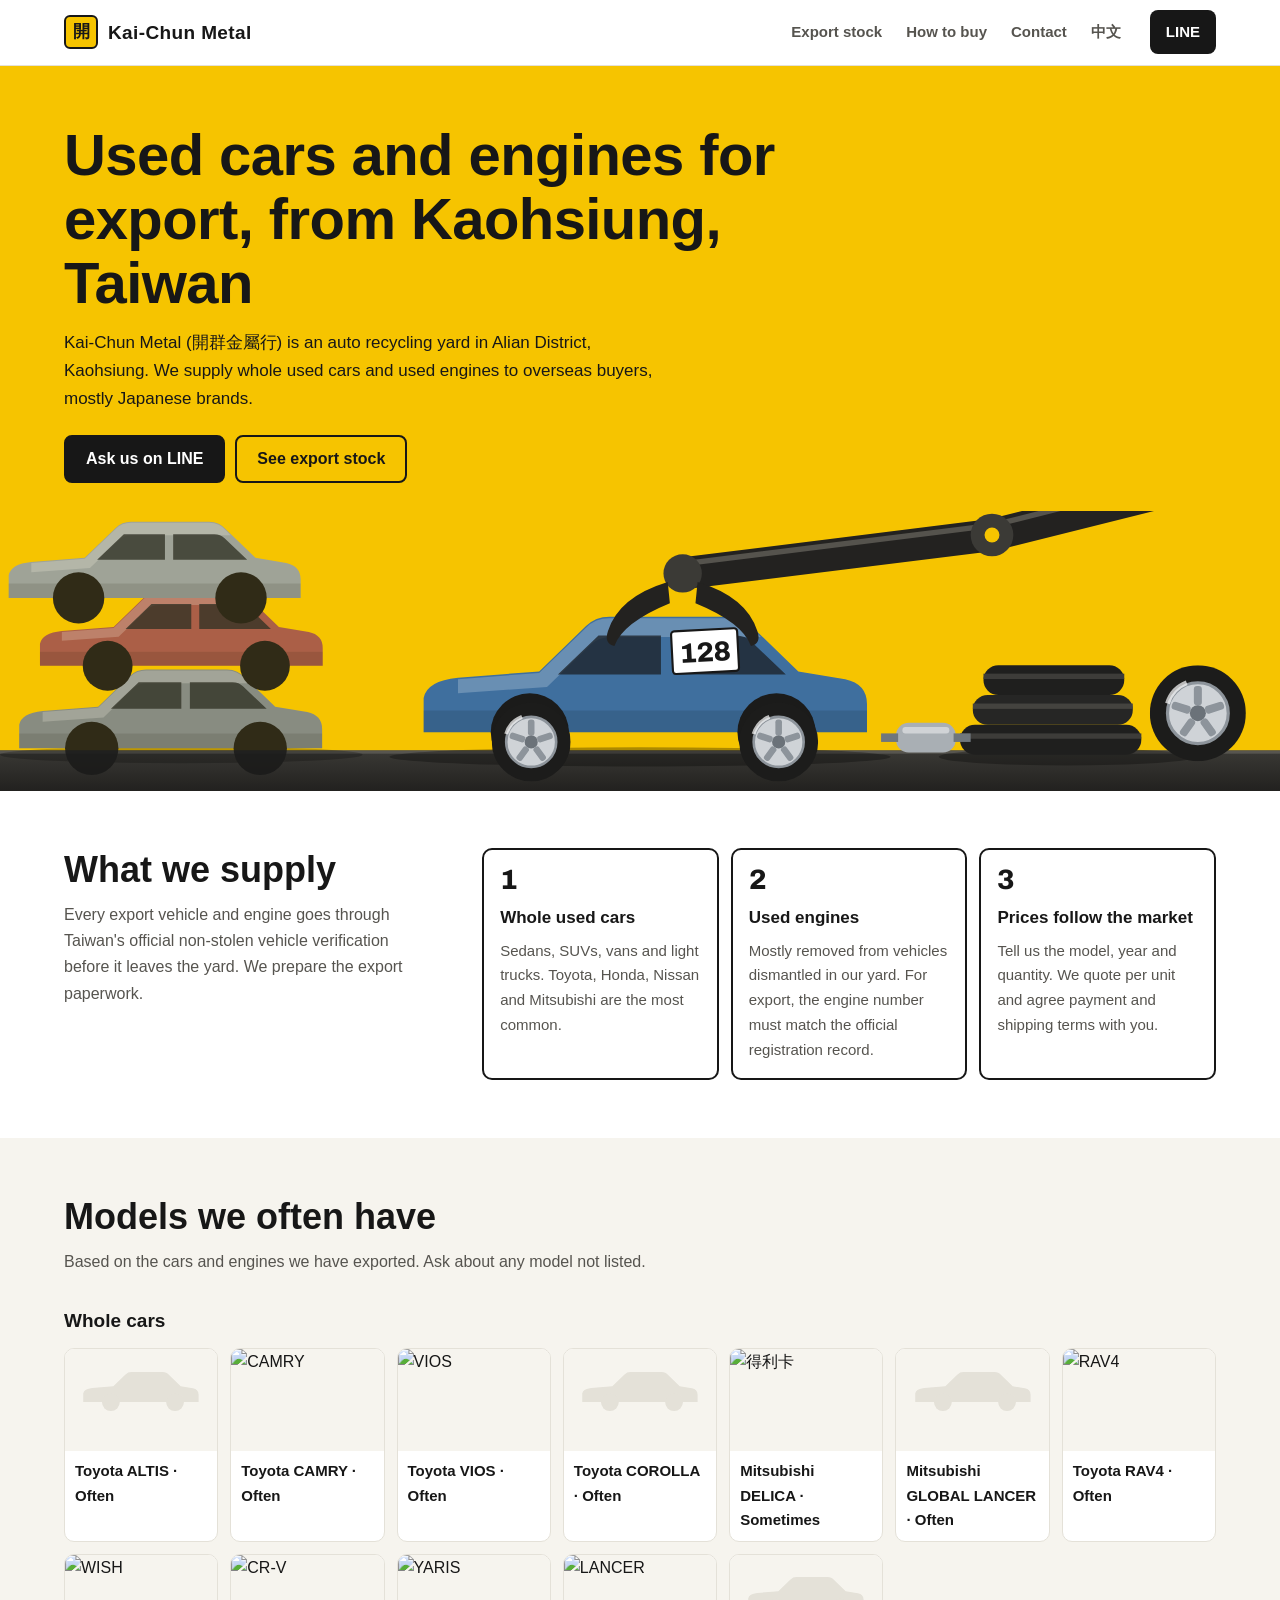
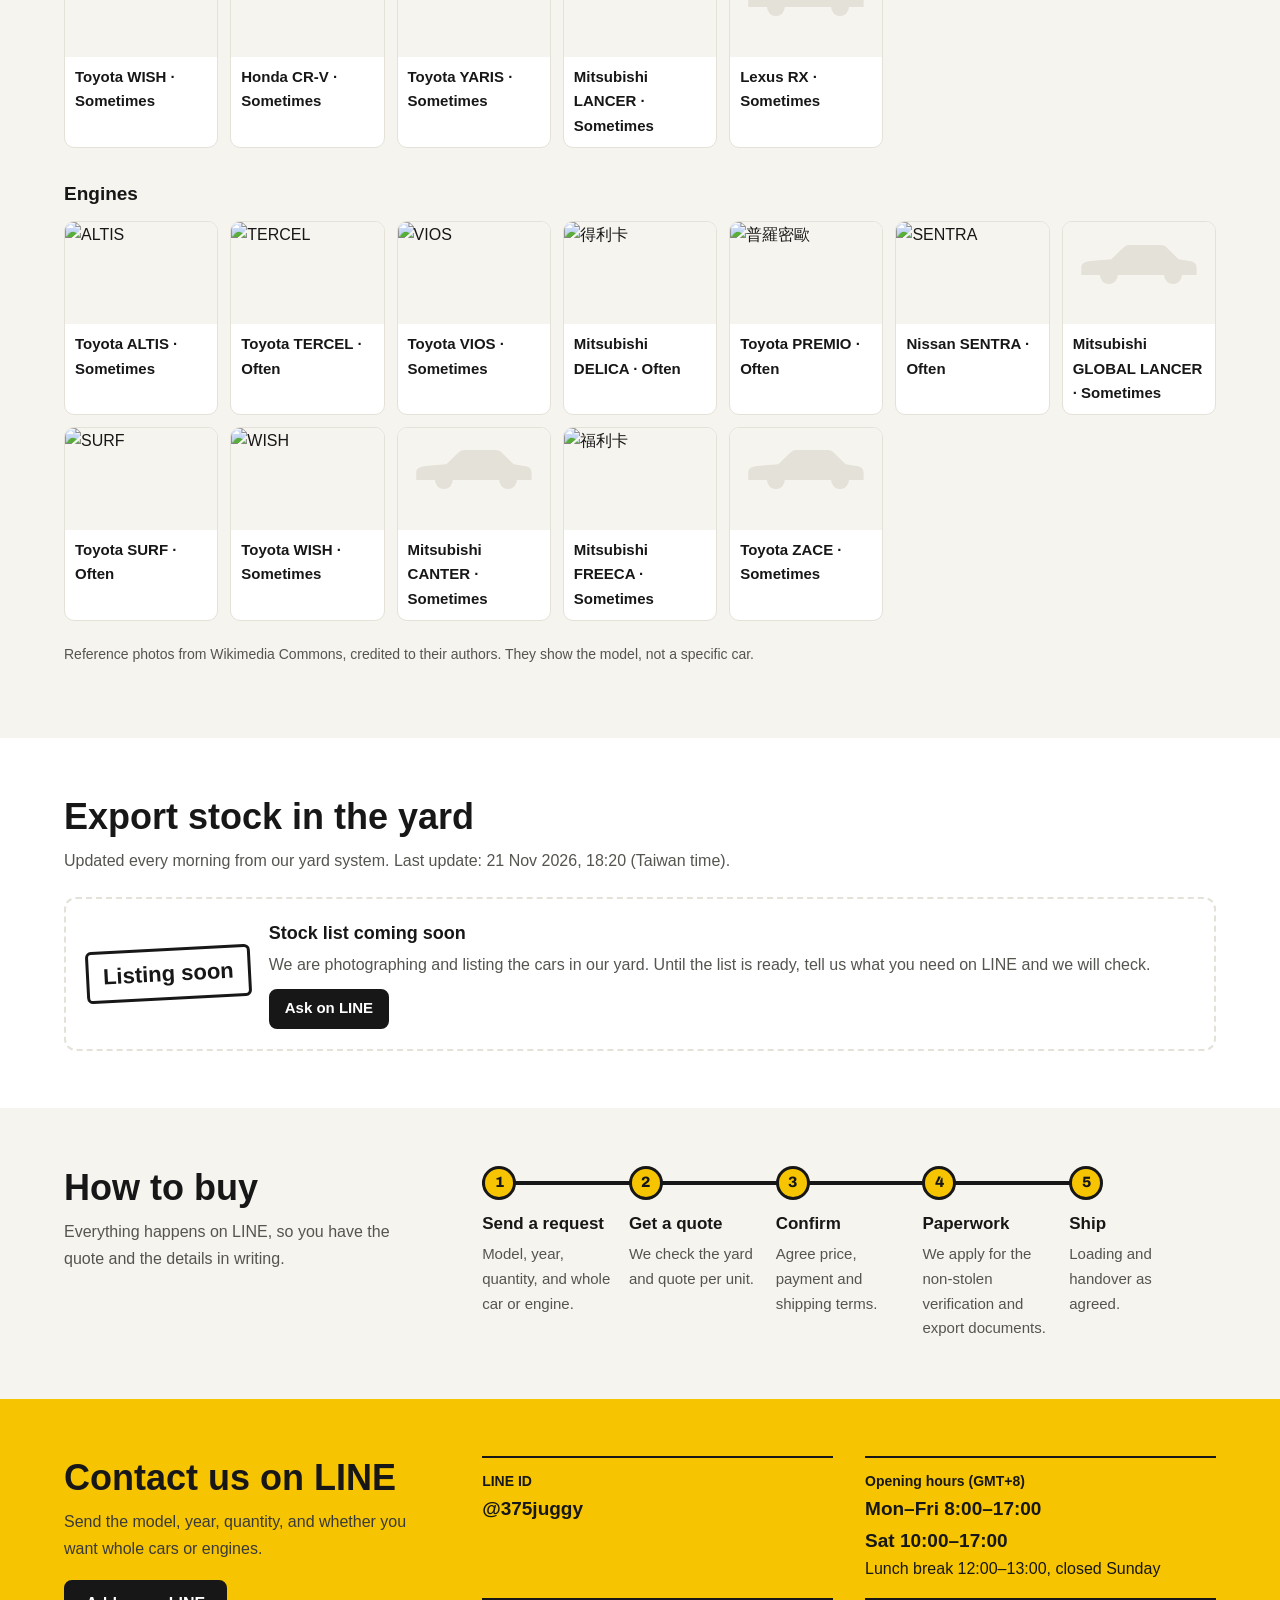
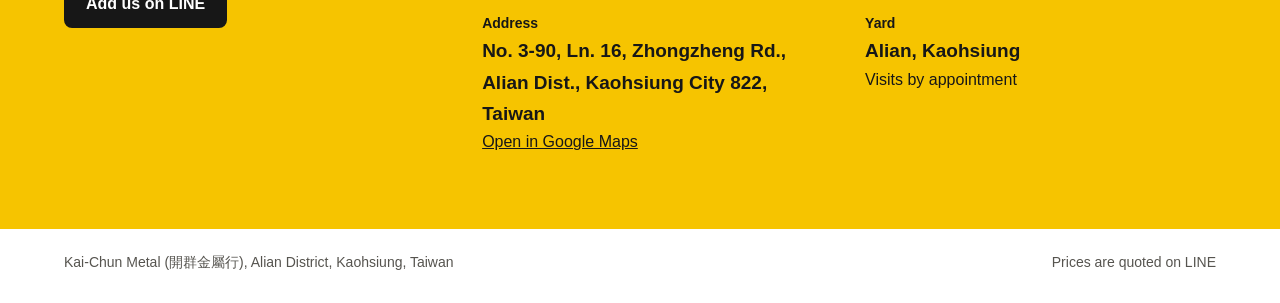
==== commit 2cb27b27: "每日資料更新 2026-11-21" ====
--- a/en/index.html
+++ b/en/index.html
@@ -111,7 +111,7 @@
 </div></section>
 
 <section class="band" id="stock"><div class="wrap">
-  <div class="sec-head"><h2>Export stock in the yard</h2><p class="lead">Updated every morning from our yard system. Last update: 21 Nov 2026, 18:30 (Taiwan time).</p></div>
+  <div class="sec-head"><h2>Export stock in the yard</h2><p class="lead">Updated every morning from our yard system. Last update: 21 Nov 2026, 18:20 (Taiwan time).</p></div>
   <div class="empty"><div class="big">Listing soon</div><div><b>Stock list coming soon</b><p>We are photographing and listing the cars in our yard. Until the list is ready, tell us what you need on LINE and we will check.</p><div class="btns"><a class="btn sm dark" href="https://line.me/R/oaMessage/%40375juggy/?Hi%2C%20I%20am%20looking%20for%3A%20model%20/%20year%20/%20quantity%20/%20whole%20car%20or%20engine%3A">Ask on LINE</a></div></div></div>
 </div></section>
 
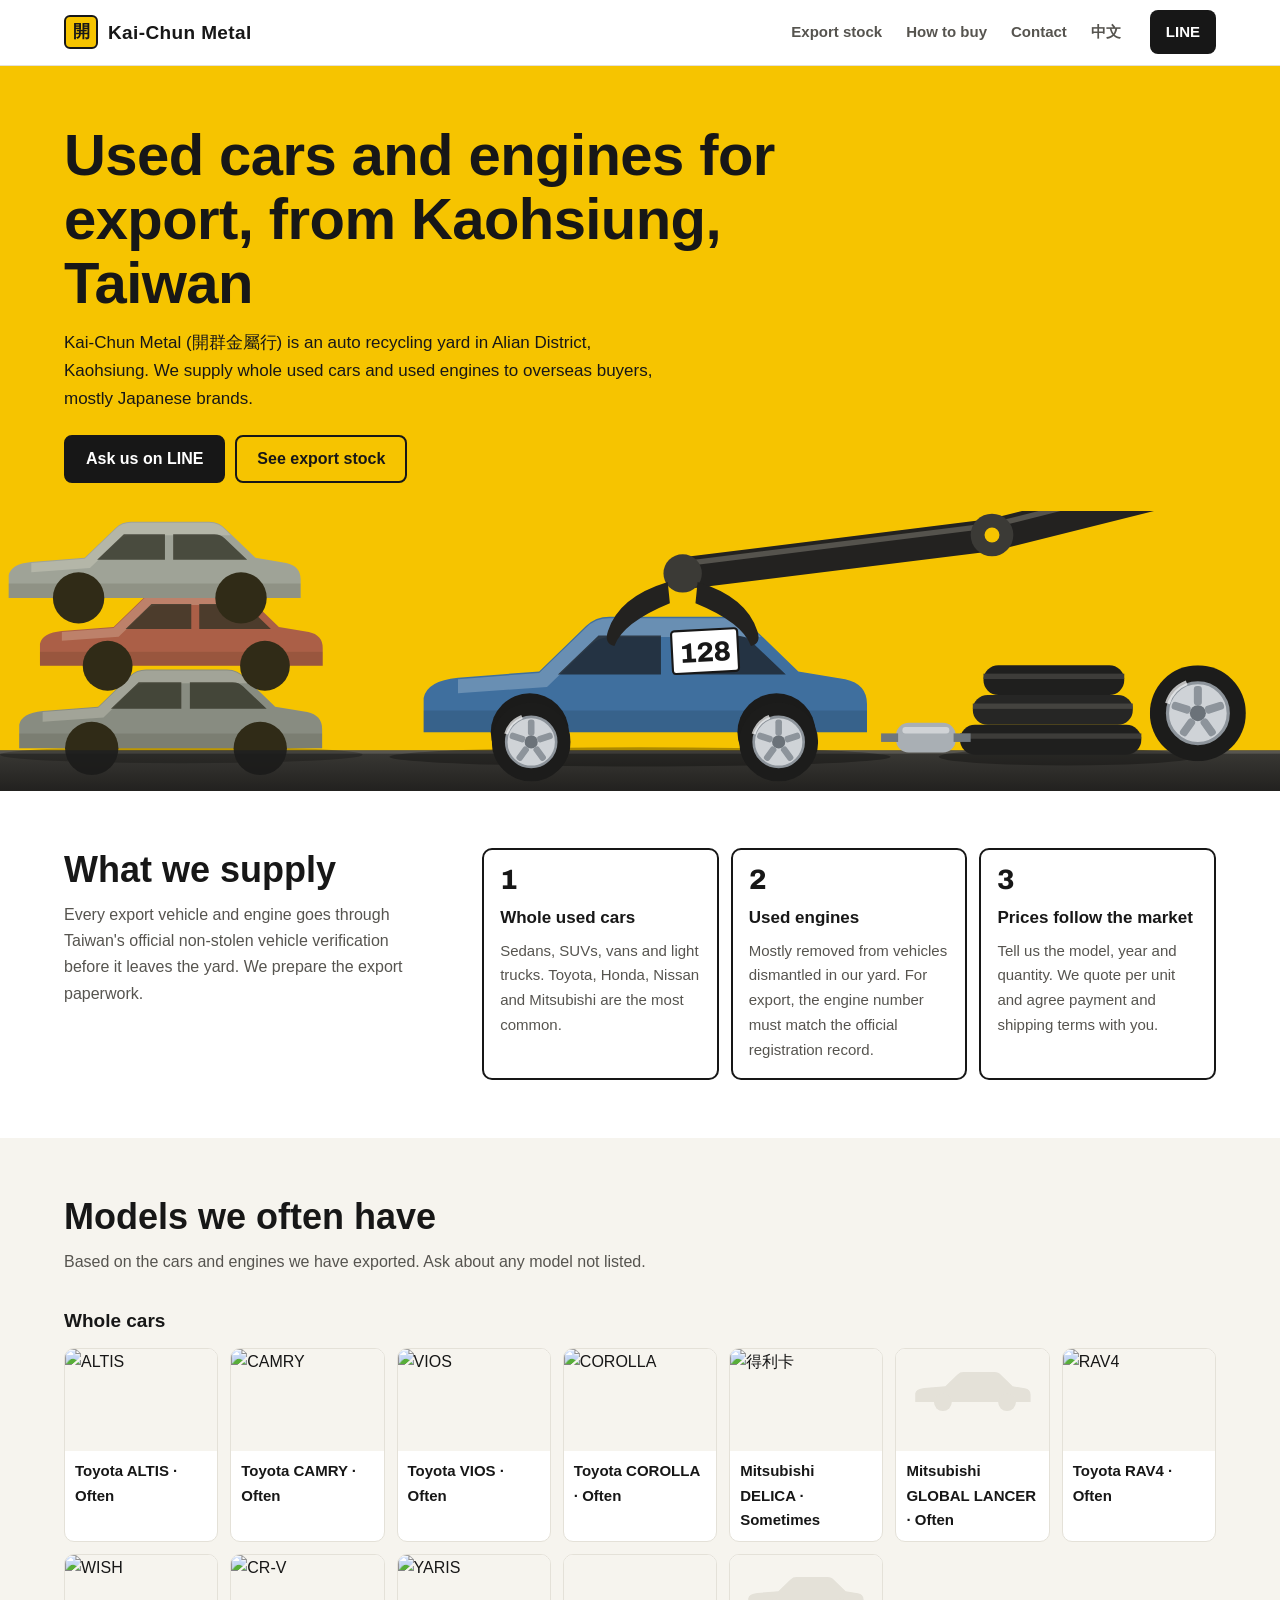
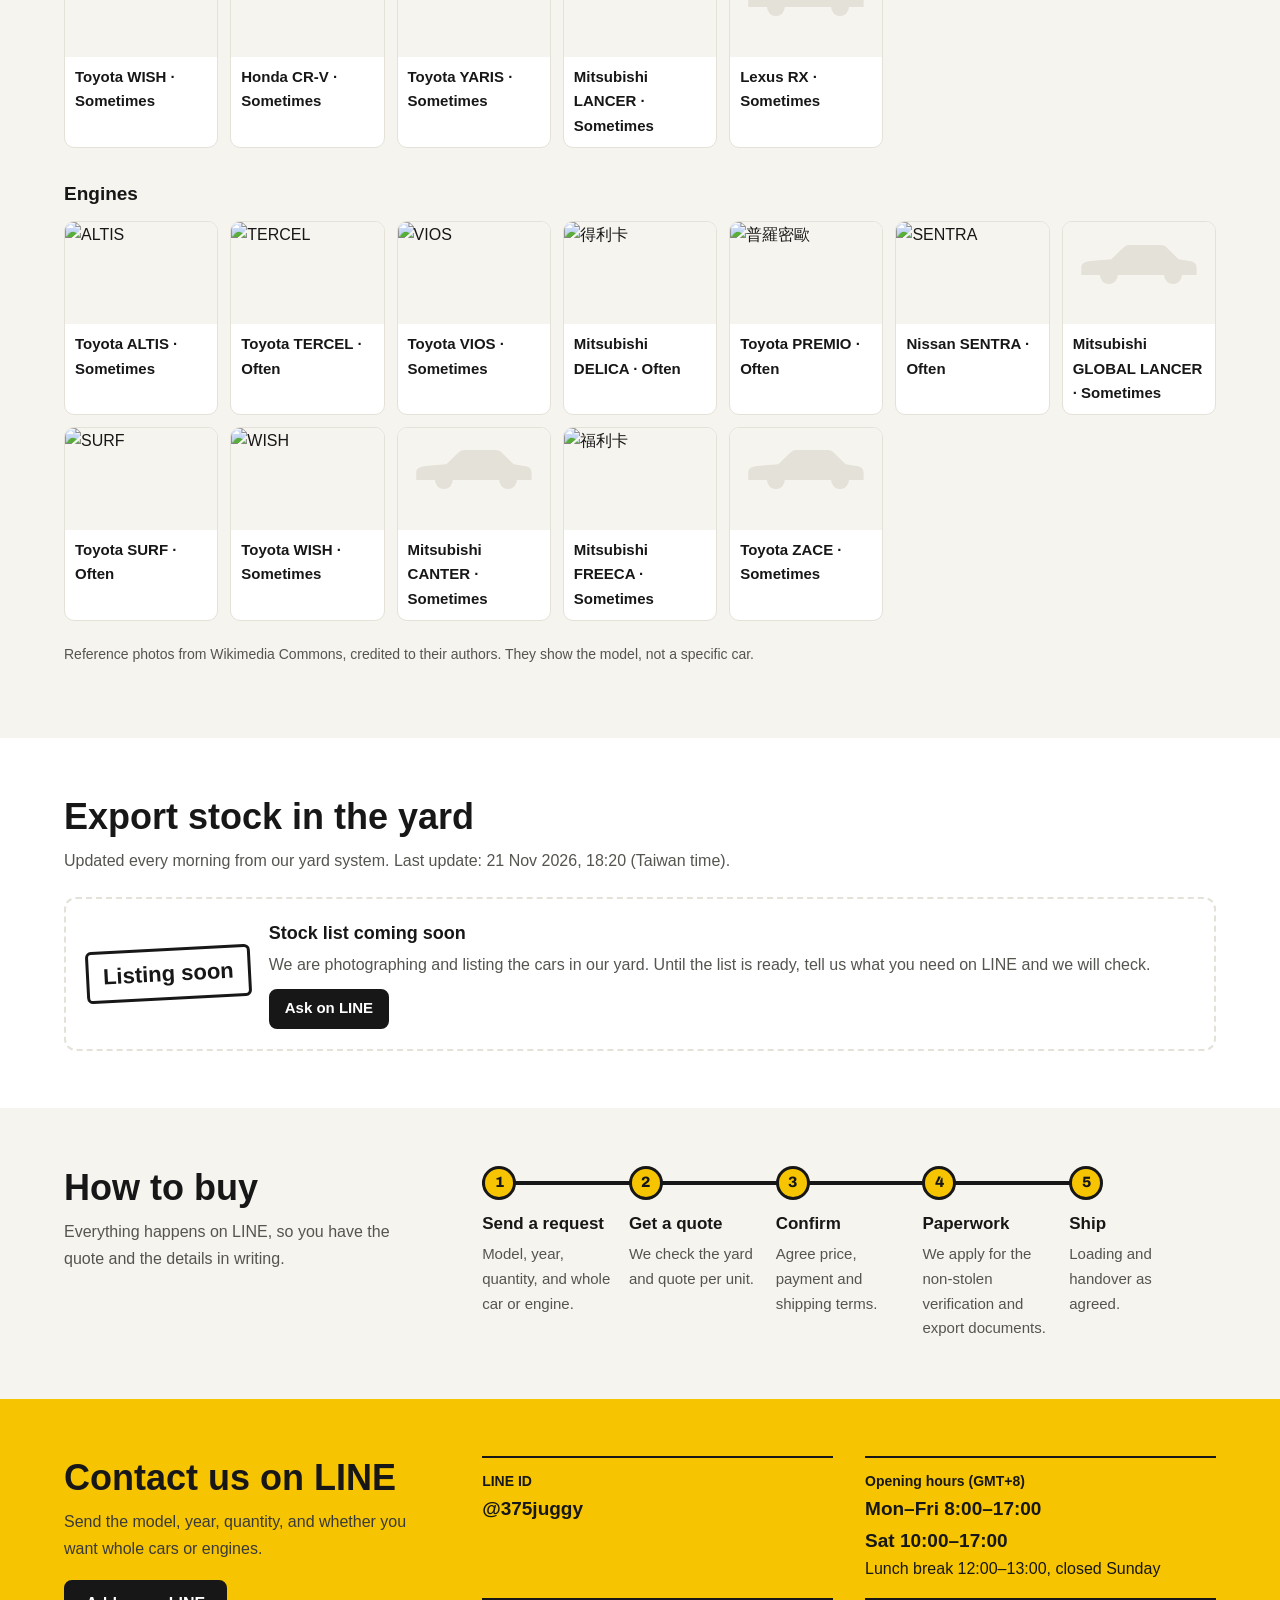
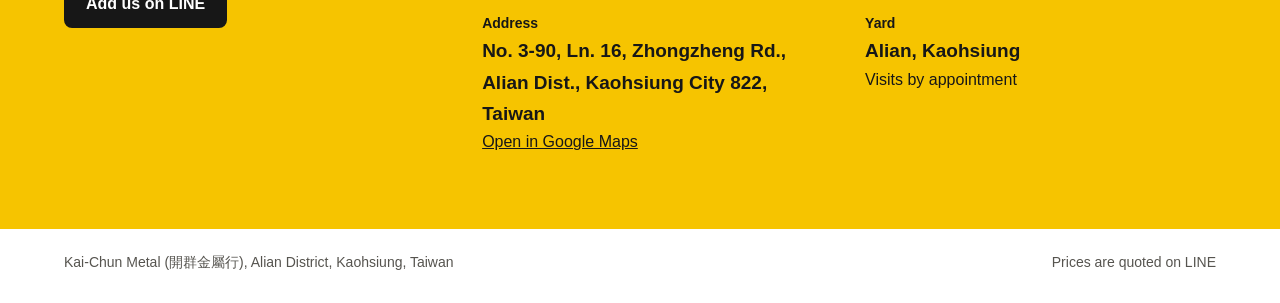
==== commit bf725fcf: "詢價一鍵帶入完整格式；加 GoatCounter 掛勾與 LINE 按鈕計數標記 Co-Authored-By: Claude Sonnet 5.5 <noreply@anthropic.com> C" ====
--- a/en/index.html
+++ b/en/index.html
@@ -32,14 +32,14 @@
 <header class="hdr"><div class="bar">
 <a class="brand" href="../index.html"><span class="plate" aria-hidden="true">開</span><b>Kai-Chun Metal</b></a>
 <nav class="main" aria-label="Main"><a href="#stock">Export stock</a><a href="#how">How to buy</a><a href="#contact">Contact</a><a href="../">中文</a></nav>
-<a class="cta" href="https://line.me/R/ti/p/@375juggy">LINE</a>
+<a class="cta" data-goatcounter-click="line-add" data-goatcounter-no-session="1" href="https://line.me/R/ti/p/@375juggy">LINE</a>
 </div></header>
 <main id="main">
 <section class="band hero">
   <div class="wrap">
     <h1>Used cars and engines for export, from Kaohsiung, Taiwan</h1>
     <p>Kai-Chun Metal (開群金屬行) is an auto recycling yard in Alian District, Kaohsiung. We supply whole used cars and used engines to overseas buyers, mostly Japanese brands.</p>
-    <div class="btns"><a class="btn dark" href="https://line.me/R/oaMessage/%40375juggy/?Hi%2C%20I%20am%20looking%20for%3A%20model%20/%20year%20/%20quantity%20/%20whole%20car%20or%20engine%3A">Ask us on LINE</a><a class="btn" href="#stock">See export stock</a></div>
+    <div class="btns"><a class="btn dark" data-goatcounter-click="line-ask" data-goatcounter-no-session="1" href="https://line.me/R/oaMessage/%40375juggy/?Hi%2C%20I%20am%20looking%20for%3A%20model%20/%20year%20/%20quantity%20/%20whole%20car%20or%20engine%3A">Ask us on LINE</a><a class="btn" href="#stock">See export stock</a></div>
   </div>
   <svg class="scene" viewBox="0 0 1200 300" preserveAspectRatio="xMidYMax slice" role="img" aria-label="車場示意圖：疊放的車殼、夾車機、輪胎和鋁圈">
     <defs>
@@ -112,7 +112,7 @@
 
 <section class="band" id="stock"><div class="wrap">
   <div class="sec-head"><h2>Export stock in the yard</h2><p class="lead">Updated every morning from our yard system. Last update: 21 Nov 2026, 18:20 (Taiwan time).</p></div>
-  <div class="empty"><div class="big">Listing soon</div><div><b>Stock list coming soon</b><p>We are photographing and listing the cars in our yard. Until the list is ready, tell us what you need on LINE and we will check.</p><div class="btns"><a class="btn sm dark" href="https://line.me/R/oaMessage/%40375juggy/?Hi%2C%20I%20am%20looking%20for%3A%20model%20/%20year%20/%20quantity%20/%20whole%20car%20or%20engine%3A">Ask on LINE</a></div></div></div>
+  <div class="empty"><div class="big">Listing soon</div><div><b>Stock list coming soon</b><p>We are photographing and listing the cars in our yard. Until the list is ready, tell us what you need on LINE and we will check.</p><div class="btns"><a class="btn sm dark" data-goatcounter-click="line-ask" data-goatcounter-no-session="1" href="https://line.me/R/oaMessage/%40375juggy/?Hi%2C%20I%20am%20looking%20for%3A%20model%20/%20year%20/%20quantity%20/%20whole%20car%20or%20engine%3A">Ask on LINE</a></div></div></div>
 </div></section>
 
 <section class="band alt" id="how"><div class="wrap sec">
@@ -125,12 +125,11 @@
     <li><i>5</i><b>Ship</b><span>Loading and handover as agreed.</span></li>
   </ol>
 </div></section>
-
 <section class="band contact" id="contact"><div class="wrap sec">
   <div>
     <h2>Contact us on LINE</h2>
     <p class="lead">Send the model, year, quantity, and whether you want whole cars or engines.</p>
-    <div class="btns" style="margin-top:18px"><a class="btn dark" href="https://line.me/R/ti/p/@375juggy">Add us on LINE</a></div>
+    <div class="btns" style="margin-top:18px"><a class="btn dark" data-goatcounter-click="line-add" data-goatcounter-no-session="1" href="https://line.me/R/ti/p/@375juggy">Add us on LINE</a></div>
   </div>
   <div class="cgrid">
     <div><small>LINE ID</small><span>@375juggy</span></div>
@@ -139,8 +138,10 @@
     <div><small>Yard</small><span>Alian, Kaohsiung</span><br>Visits by appointment</div>
   </div>
 </div></section>
+
 </main>
 <footer class="ft"><div class="wrap"><span>Kai-Chun Metal (開群金屬行), Alian District, Kaohsiung, Taiwan</span><span>Prices are quoted on LINE</span></div></footer>
 <script src="../assets/site.js" defer></script>
+
 </body>
 </html>
--- a/assets/site.css
+++ b/assets/site.css
@@ -135,6 +135,7 @@
 .copybox{border:2px solid var(--ink);border-radius:10px;overflow:hidden}
 .copyhead{display:flex;justify-content:space-between;align-items:center;gap:12px;padding:10px 14px;background:var(--panel);border-bottom:1px solid var(--line);flex-wrap:wrap}
 .copyhead b{font-size:16px}
+.copyacts{display:flex;gap:8px;flex-wrap:wrap}
 .copyhead button{font:inherit;font-weight:700;font-size:15px;min-height:44px;padding:0 18px;border-radius:8px;border:0;background:var(--yel);color:var(--yk);cursor:pointer}
 pre{margin:0;padding:16px;font-family:inherit;font-size:16px;line-height:1.8;white-space:pre-wrap;overflow-x:auto}
 #copyMsg{font-size:14px;color:var(--ok);font-weight:700}
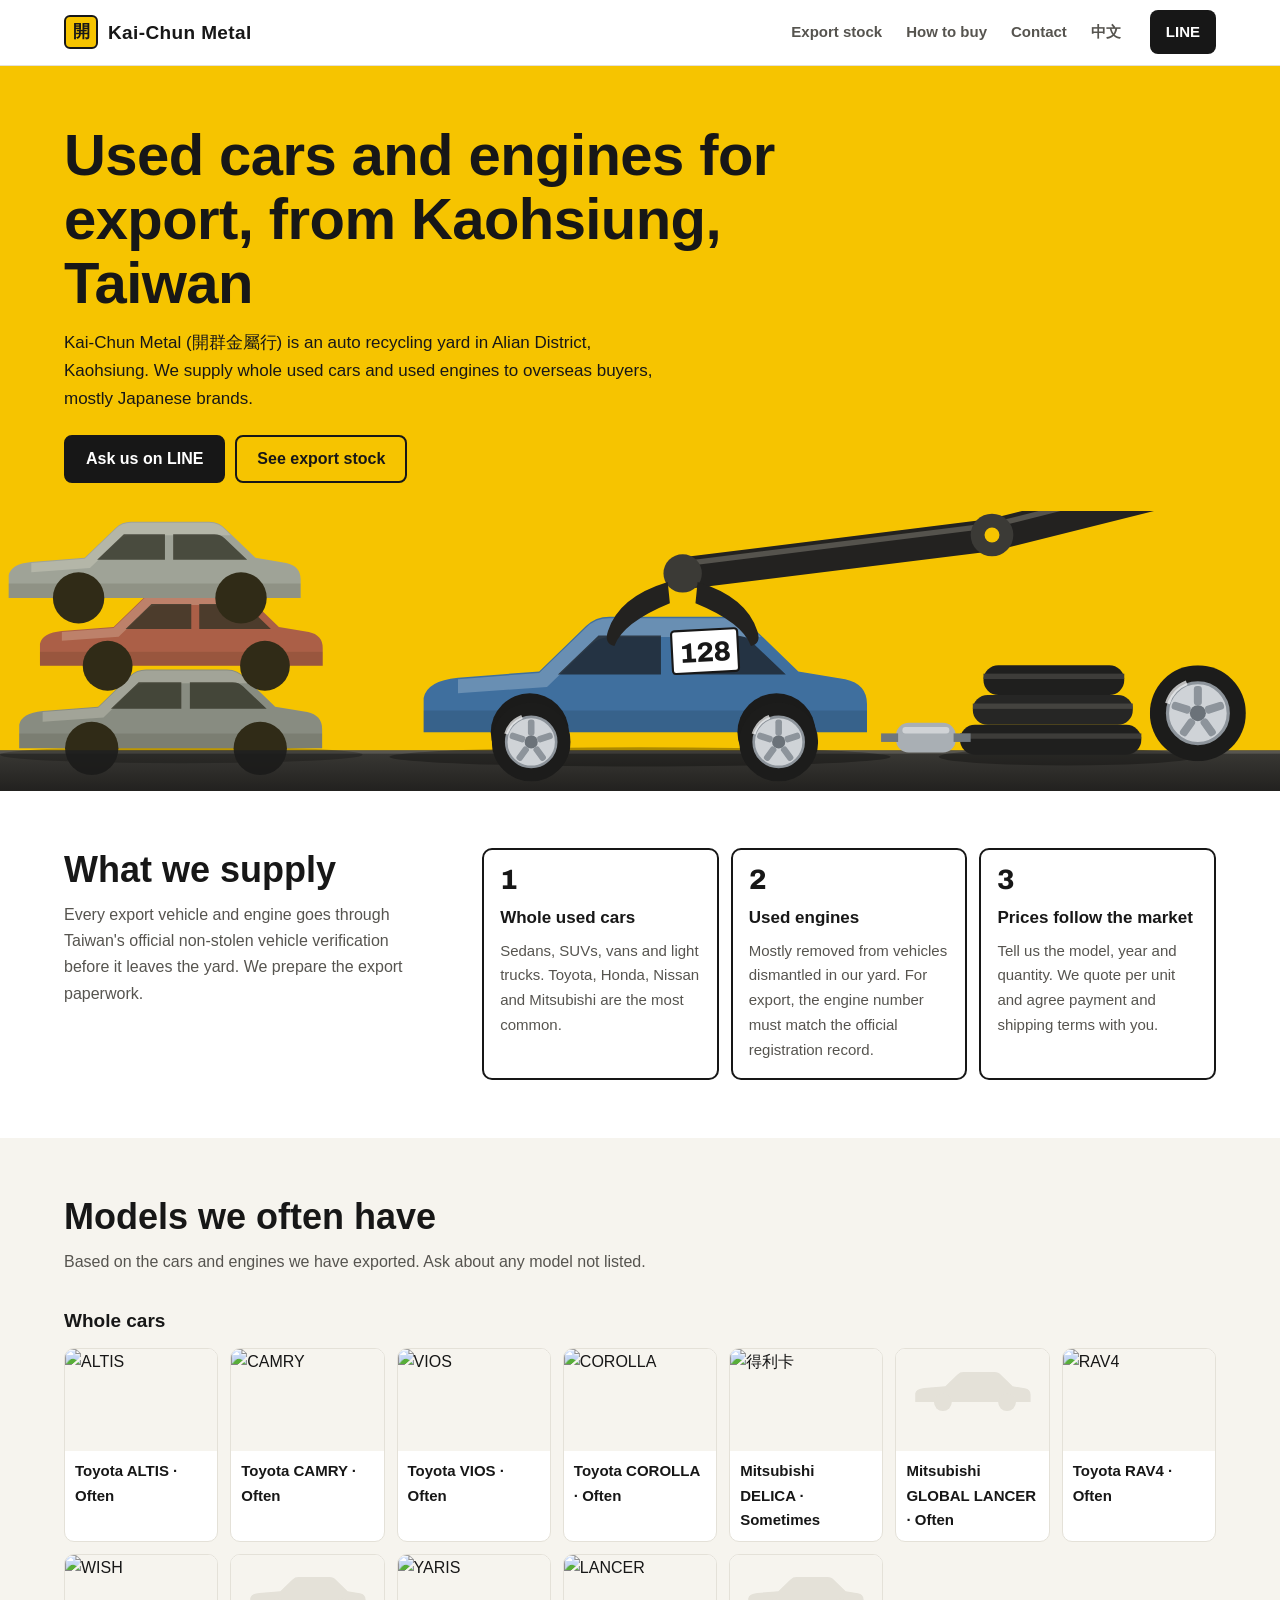
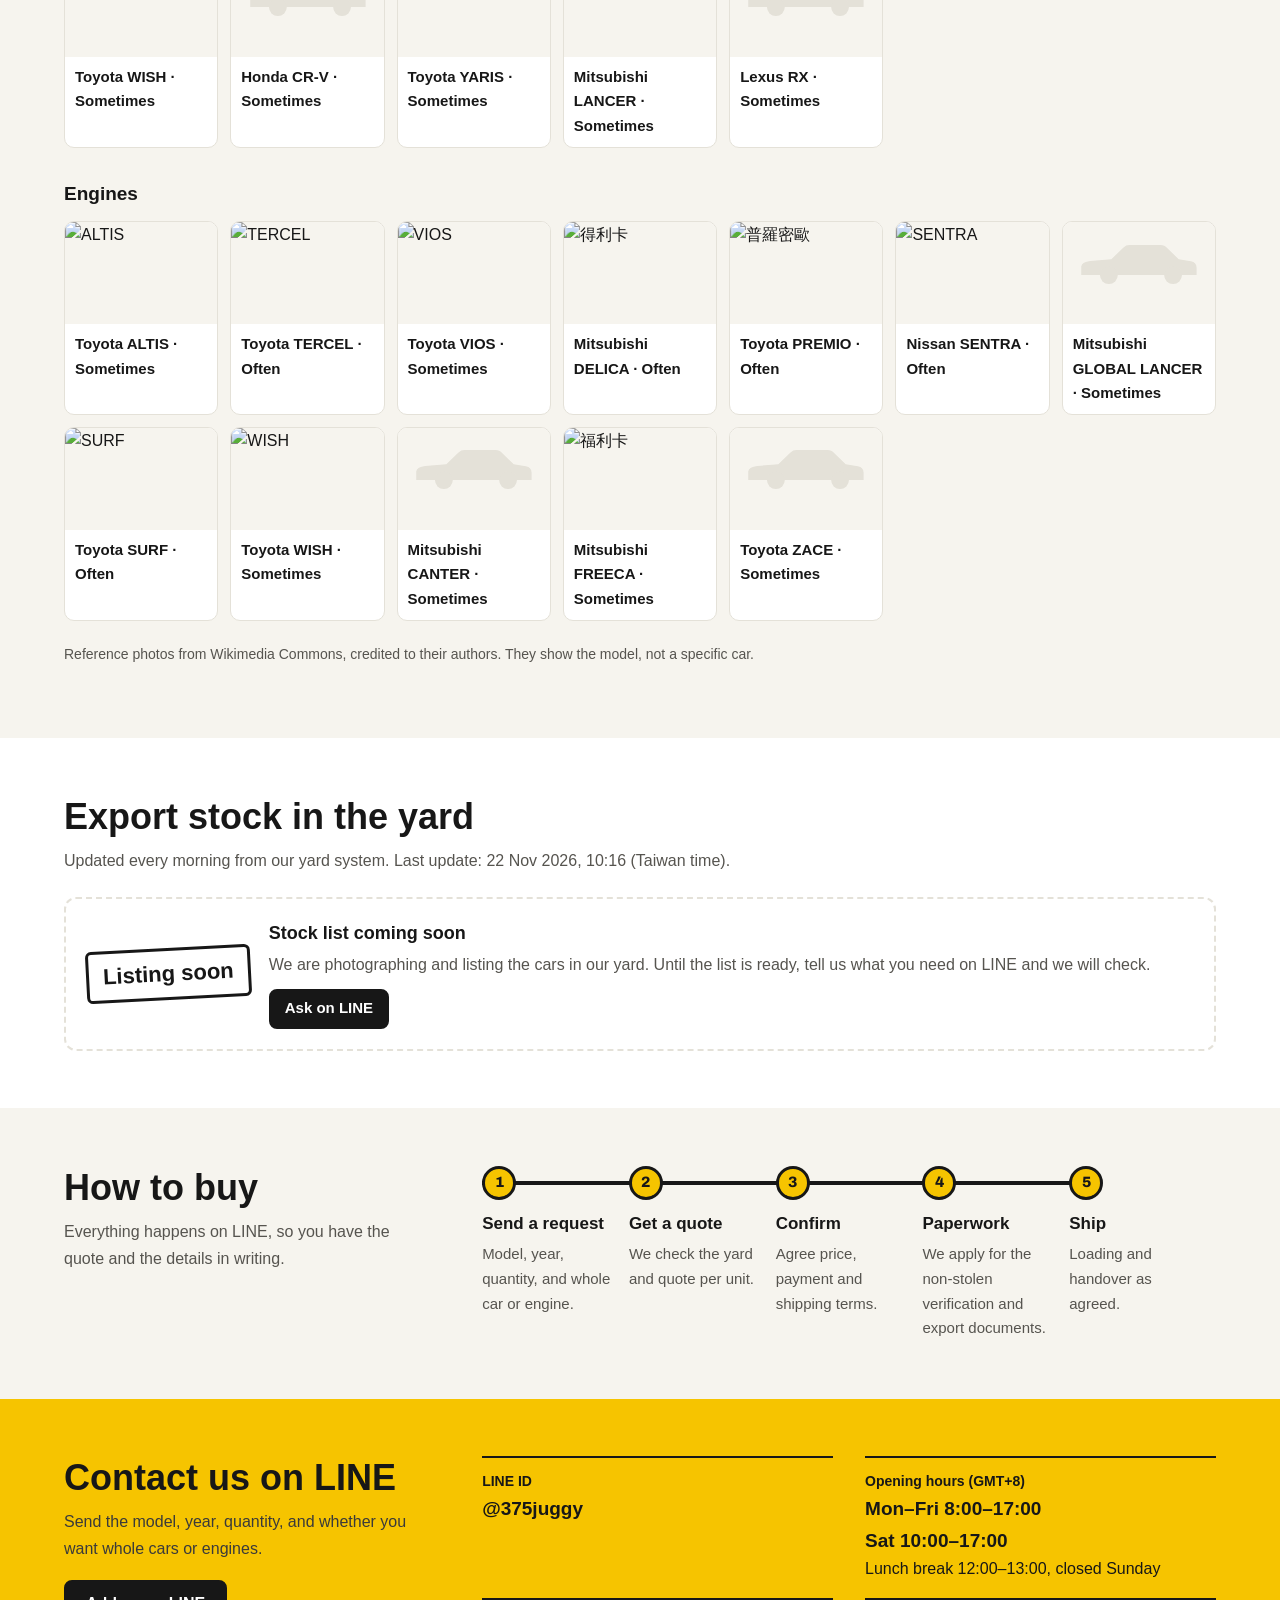
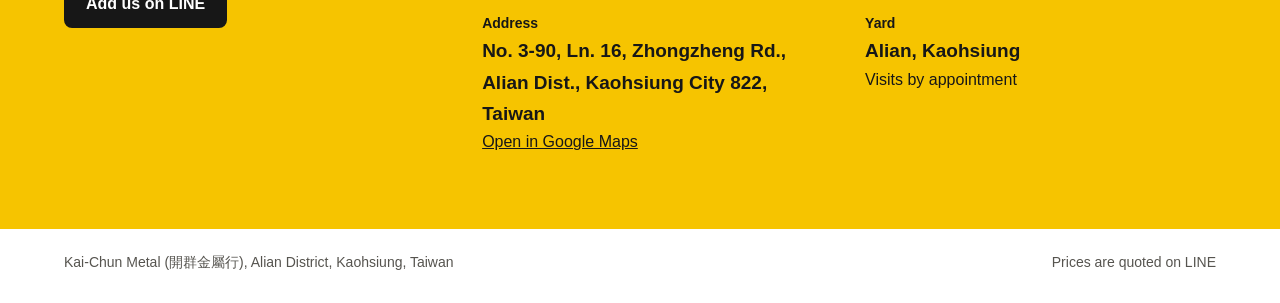
==== commit e5ab2117: "每日資料更新 2026-11-22" ====
--- a/en/index.html
+++ b/en/index.html
@@ -111,7 +111,7 @@
 </div></section>
 
 <section class="band" id="stock"><div class="wrap">
-  <div class="sec-head"><h2>Export stock in the yard</h2><p class="lead">Updated every morning from our yard system. Last update: 21 Nov 2026, 18:20 (Taiwan time).</p></div>
+  <div class="sec-head"><h2>Export stock in the yard</h2><p class="lead">Updated every morning from our yard system. Last update: 22 Nov 2026, 10:16 (Taiwan time).</p></div>
   <div class="empty"><div class="big">Listing soon</div><div><b>Stock list coming soon</b><p>We are photographing and listing the cars in our yard. Until the list is ready, tell us what you need on LINE and we will check.</p><div class="btns"><a class="btn sm dark" data-goatcounter-click="line-ask" data-goatcounter-no-session="1" href="https://line.me/R/oaMessage/%40375juggy/?Hi%2C%20I%20am%20looking%20for%3A%20model%20/%20year%20/%20quantity%20/%20whole%20car%20or%20engine%3A">Ask on LINE</a></div></div></div>
 </div></section>
 
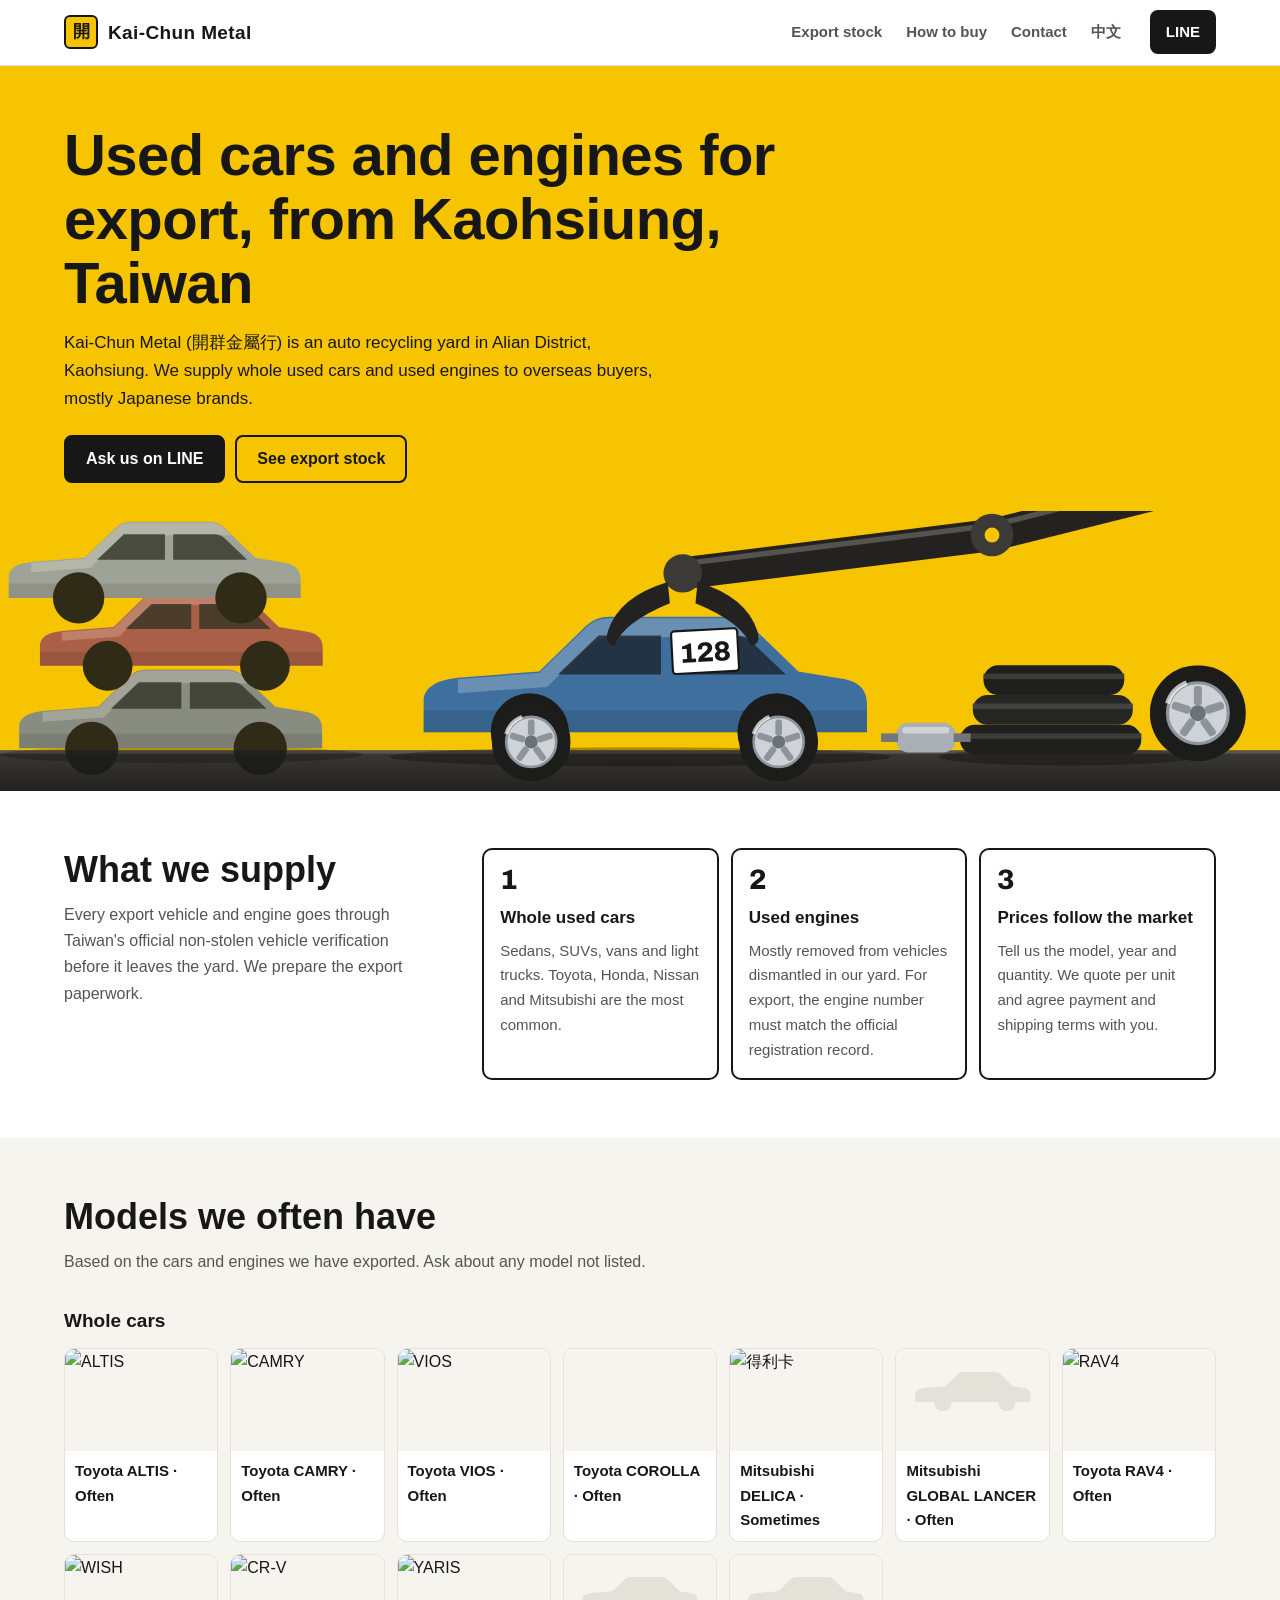
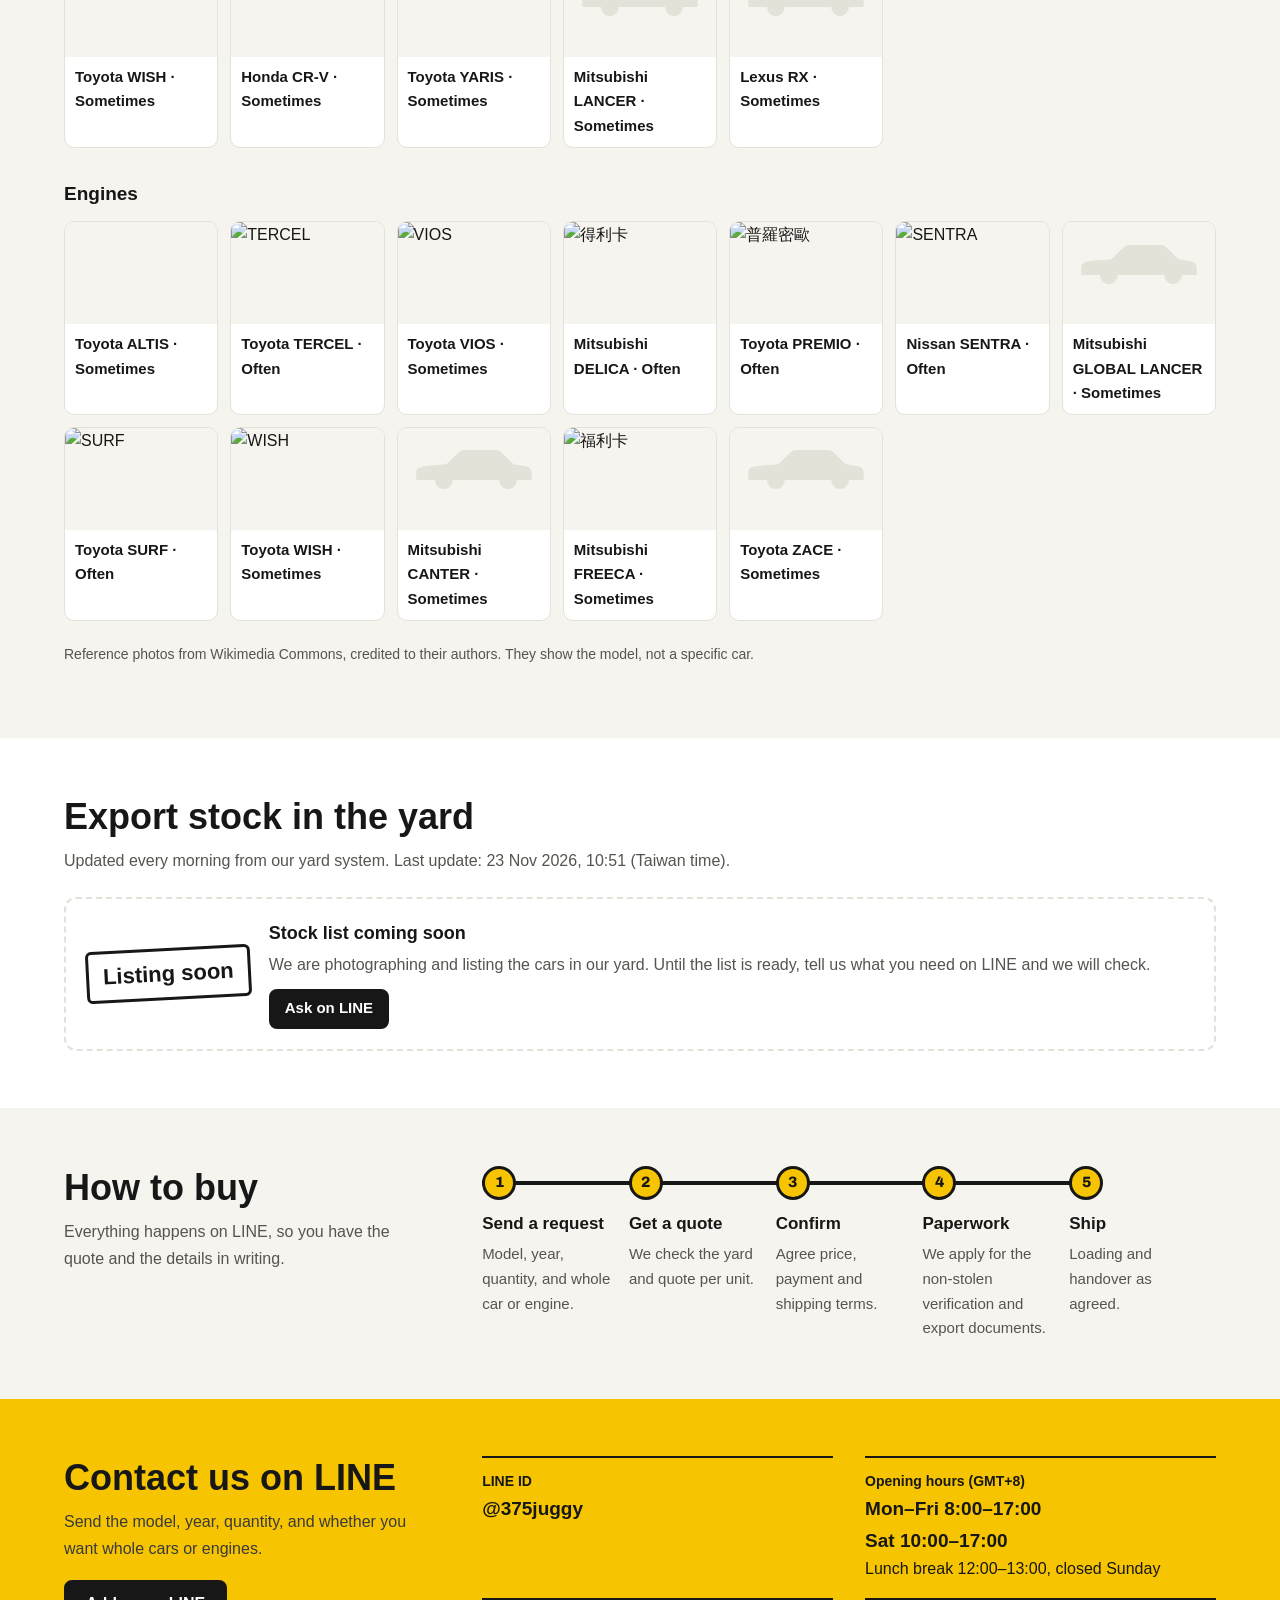
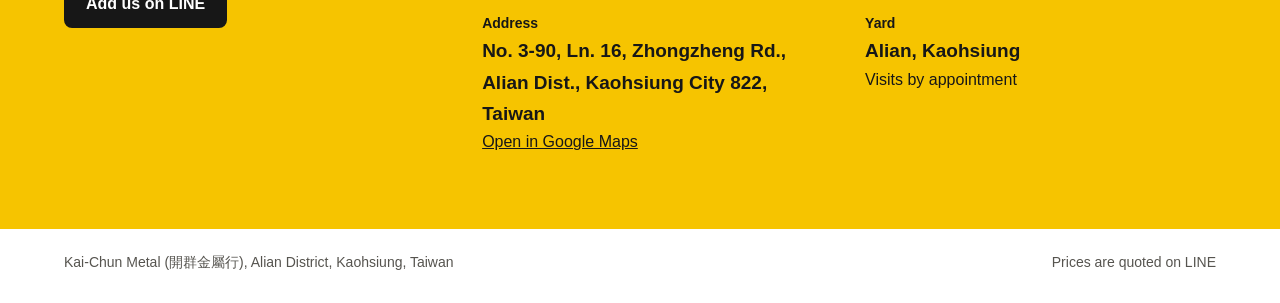
==== commit 98ec2257: "每日資料更新 2026-11-23" ====
--- a/en/index.html
+++ b/en/index.html
@@ -111,7 +111,7 @@
 </div></section>
 
 <section class="band" id="stock"><div class="wrap">
-  <div class="sec-head"><h2>Export stock in the yard</h2><p class="lead">Updated every morning from our yard system. Last update: 22 Nov 2026, 10:16 (Taiwan time).</p></div>
+  <div class="sec-head"><h2>Export stock in the yard</h2><p class="lead">Updated every morning from our yard system. Last update: 23 Nov 2026, 10:51 (Taiwan time).</p></div>
   <div class="empty"><div class="big">Listing soon</div><div><b>Stock list coming soon</b><p>We are photographing and listing the cars in our yard. Until the list is ready, tell us what you need on LINE and we will check.</p><div class="btns"><a class="btn sm dark" data-goatcounter-click="line-ask" data-goatcounter-no-session="1" href="https://line.me/R/oaMessage/%40375juggy/?Hi%2C%20I%20am%20looking%20for%3A%20model%20/%20year%20/%20quantity%20/%20whole%20car%20or%20engine%3A">Ask on LINE</a></div></div></div>
 </div></section>
 
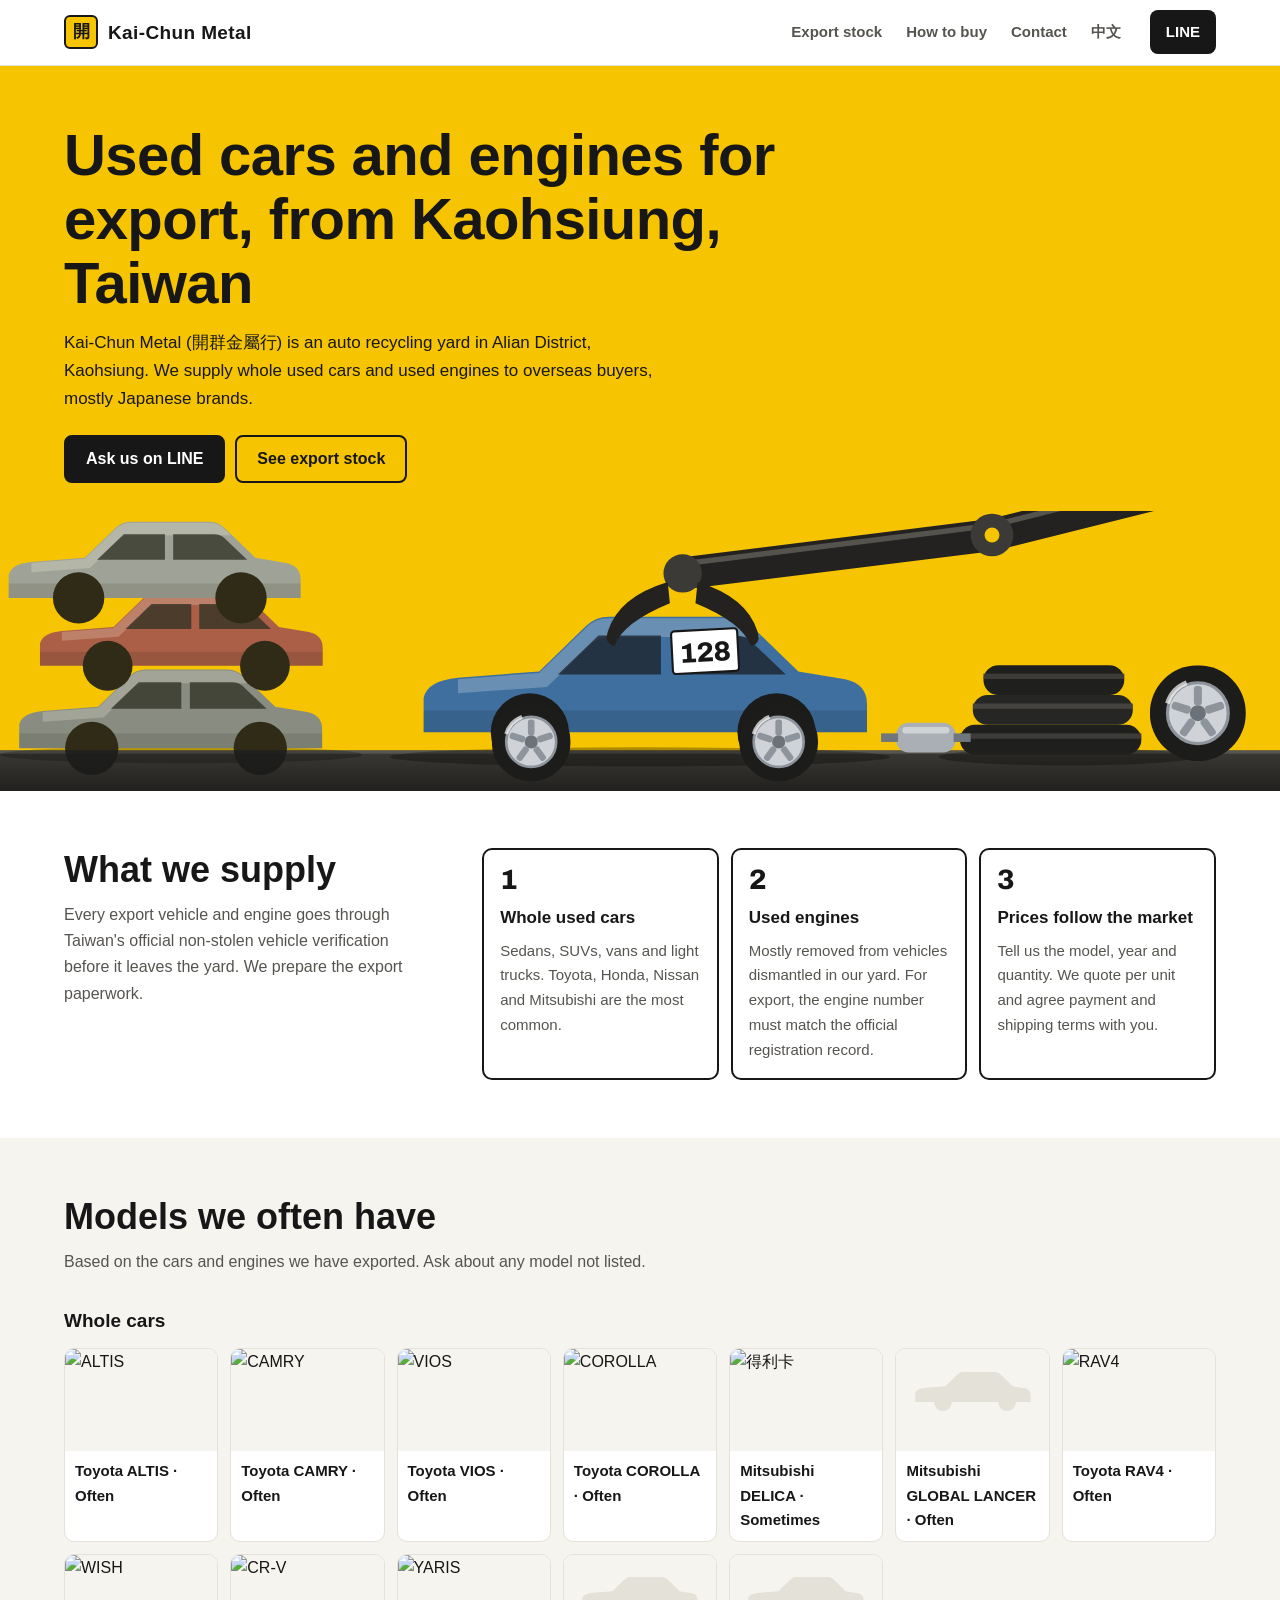
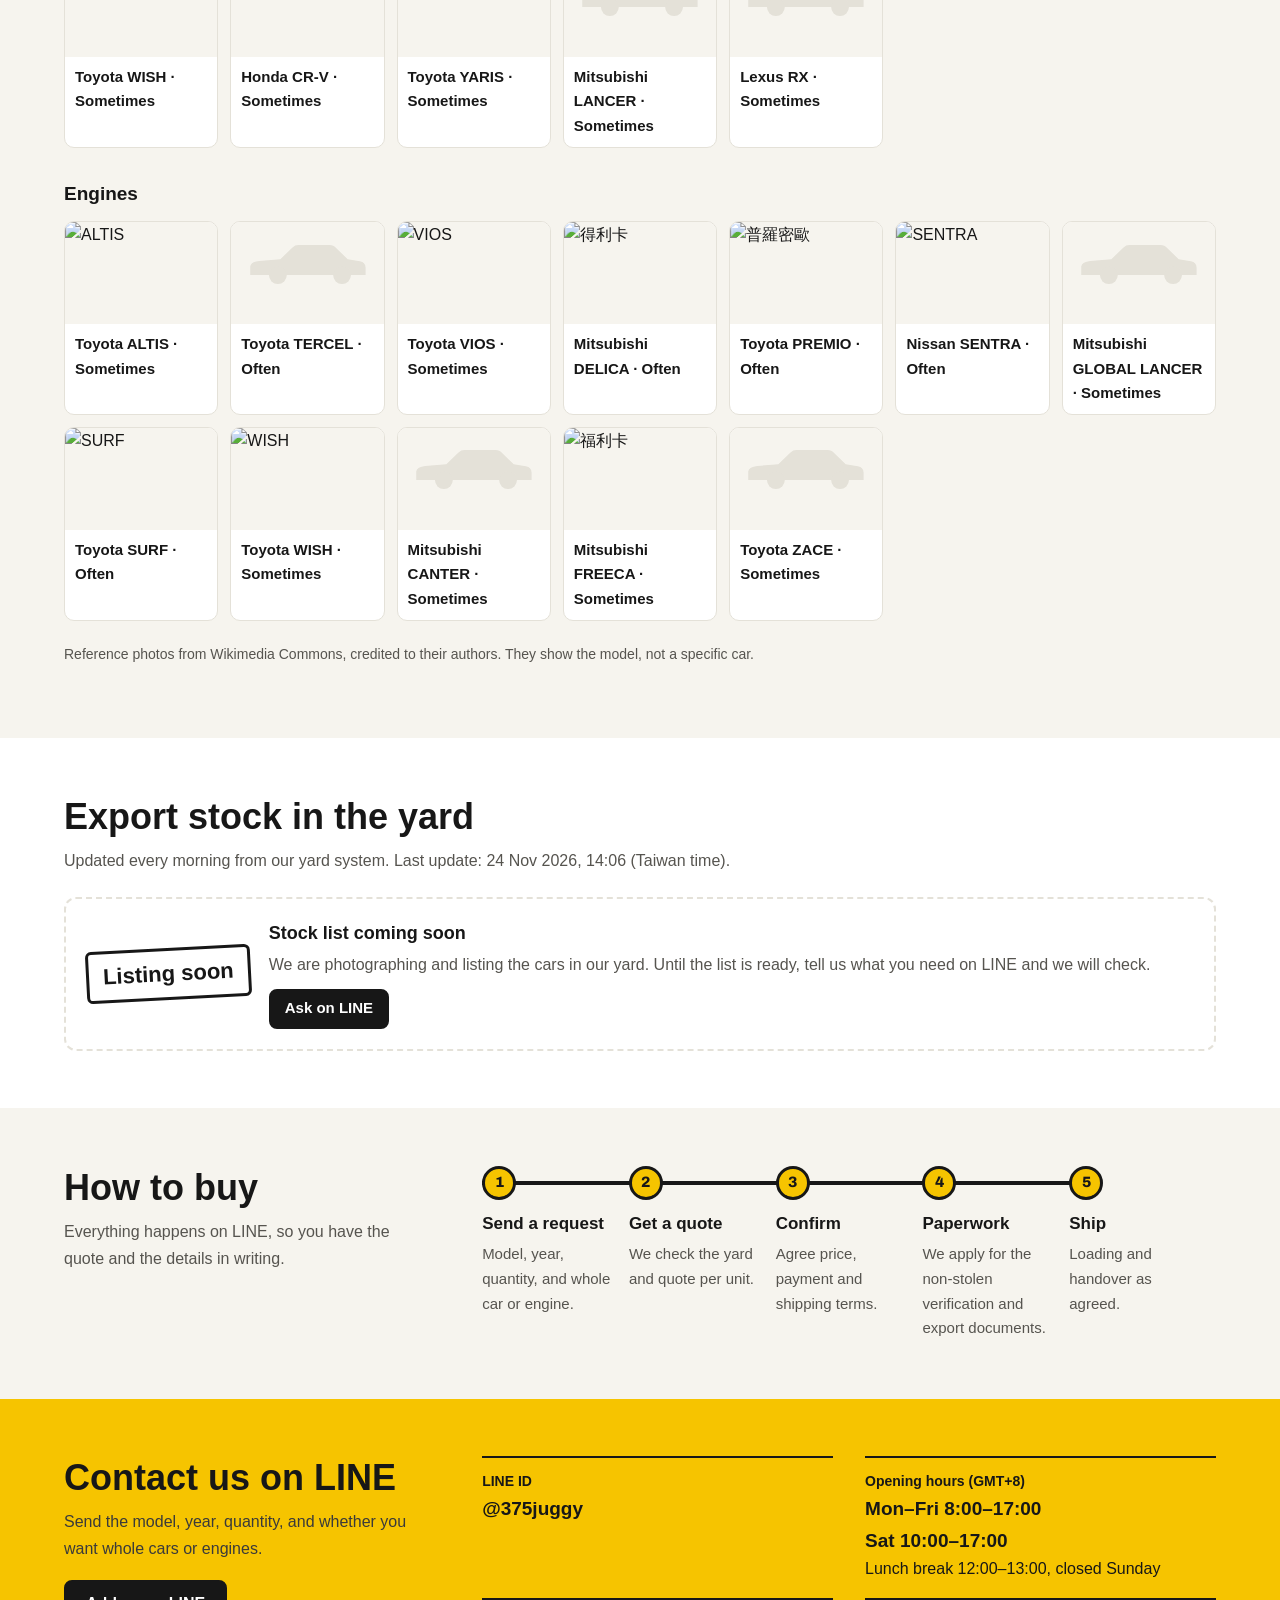
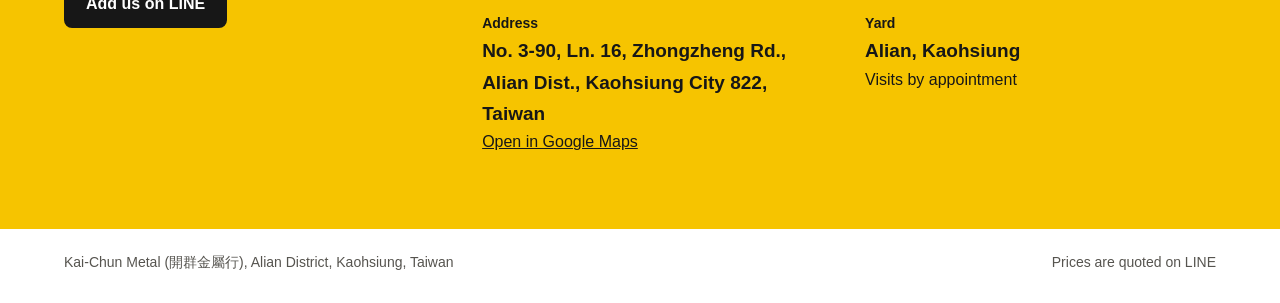
==== commit 69d4d064: "每日資料更新 2026-11-24" ====
--- a/en/index.html
+++ b/en/index.html
@@ -111,7 +111,7 @@
 </div></section>
 
 <section class="band" id="stock"><div class="wrap">
-  <div class="sec-head"><h2>Export stock in the yard</h2><p class="lead">Updated every morning from our yard system. Last update: 23 Nov 2026, 10:51 (Taiwan time).</p></div>
+  <div class="sec-head"><h2>Export stock in the yard</h2><p class="lead">Updated every morning from our yard system. Last update: 24 Nov 2026, 14:06 (Taiwan time).</p></div>
   <div class="empty"><div class="big">Listing soon</div><div><b>Stock list coming soon</b><p>We are photographing and listing the cars in our yard. Until the list is ready, tell us what you need on LINE and we will check.</p><div class="btns"><a class="btn sm dark" data-goatcounter-click="line-ask" data-goatcounter-no-session="1" href="https://line.me/R/oaMessage/%40375juggy/?Hi%2C%20I%20am%20looking%20for%3A%20model%20/%20year%20/%20quantity%20/%20whole%20car%20or%20engine%3A">Ask on LINE</a></div></div></div>
 </div></section>
 
